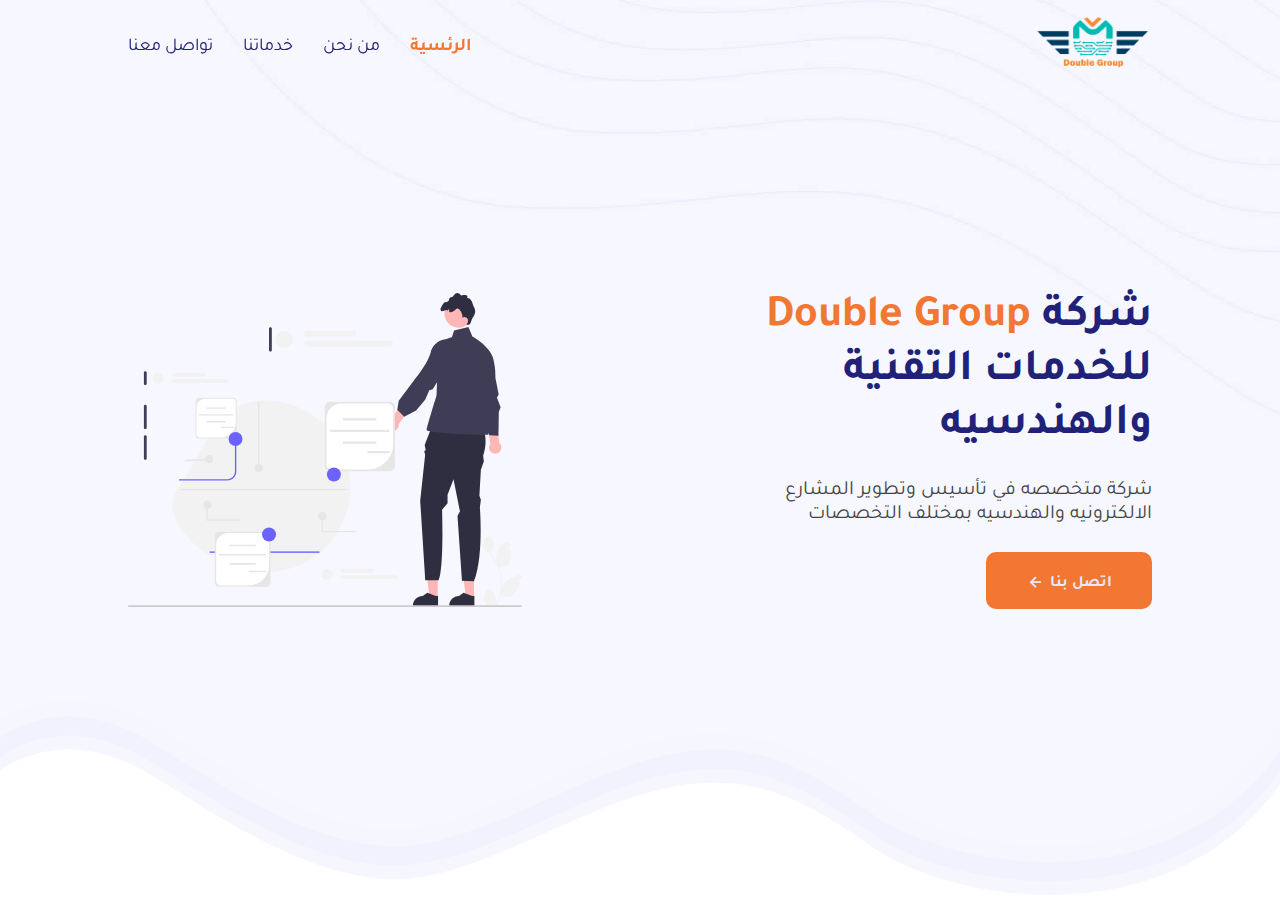
==== index.html @ 1c571b7d "update" ====
<!DOCTYPE html>
<html lang="ar">
    <head>
          <!-- meta charset -->
          <meta charset="UTF-8">
          <!-- meta edge -->
          <meta http-equiv="X-UA-Compatible" content="IE=edge">
          <!-- meta viewport -->
          <meta name="viewport" content="width=device-width, initial-scale=1.0">
          <!-- the title -->
          <title>Double Group</title>
          <!-- meta description -->
          <meta name="description" content="A software company specializing in technical and engineering solutions by combining its specialties">
          <!-- meta keywords -->
          <meta name="keywords" content=" Web Design, Marketing , Social Media , Engineering , Digital Solutions">
                  
          <meta name="og:title" property="og:title" content="M Double Group - SoftWare Company" />
          <meta name="og:description" property="og:description" content="A software company specializing in technical and engineering solutions by combining its specialties" />
          <meta name="og:image" property="og:image" content="https://i.im.ge/2022/08/07/FRJ8jW.logooo-1.png" />
          
          <!-- custom css file -->
          <link rel="stylesheet" href="css/aos.css">
          <link rel="shortcut icon" type="image/x-icon" href="img/logo/logo(1).png" />
          <!-- box icons  -->
          <link rel="stylesheet"
          href="https://unpkg.com/boxicons@latest/css/boxicons.min.css">
          <!-- the own style -->
          <link rel="stylesheet" href="css/main.css">


    </head>
    <body dir="rtl" lang="ar">

        <!-- start header section -->
        <header class="header">
            <div class="container">
                <div class="row justify-content-between align-items-center">
                    <div class="header__logo">
                        <img src="img/logo/logo(1).png" alt="Main Logo">
                    </div>
                    <nav>
                        <ul class="header__navLinks">
                            <li class="header__navLinks--item active">الرئسية</li>
                            <li class="header__navLinks--item">من نحن</li>
                            <li class="header__navLinks--item">خدماتنا</li>
                            <li class="header__navLinks--item">تواصل معنا</li>
                        </ul>
                    </nav>
                </div><!-- ./row -->
            </div><!--./container  -->
        </header><!-- ./header section -->


        <main class="mainSection">
            <div class="container">
                <div class="row justify-content-between align-items-center ">
                    <div class="box mainSection__info">
                        <h1 class="mainSection__info--title">
                            شركة 
                            <span class="active">Double Group</span>
                             للخدمات التقنية والهندسيه
                        </h1>
                        <p class="mainSection__info--desc">
                            شركة متخصصه في تأسيس وتطوير المشارع الالكترونيه والهندسيه بمختلف التخصصات
                        </p>

                        <button class="btn">
                            اتصل بنا
                            <i class='bx bx-left-arrow-alt'></i>
                        </button>
                    </div>

                    <div class="box mainSection__img">
                        <img src="img/bg-img/undraw_visionary_technology_re_jfp7.svg" alt="">
                    </div>

                </div>
            </div><!-- ./container -->
        </main><!--./  -->
        



        <!-- js files -->
        <script src="js/aos.js"></script> 
        <script src="js/script.js"></script>
    </body>
</html>
---- css/main.css ----
@import url("https://fonts.googleapis.com/css2?family=Montserrat:wght@200;400;500;600&family=Poppins:wght@100;200;400;600&family=Tajawal:wght@400;700;900&display=swap");
* {
  padding: 0;
  margin: 0;
  -webkit-box-sizing: border-box;
          box-sizing: border-box;
}

body {
  position: relative;
  font-family: "Montserrat", sans-serif;
  font-family: "Poppins", sans-serif;
  font-family: "Tajawal", sans-serif;
  background-color: #FFFFFF;
  overflow-x: hidden;
}

html {
  scroll-behavior: smooth;
}

html::-moz-selection {
  color: #E6E7FF;
  background: #5559CE;
}

html::selection {
  color: #E6E7FF;
  background: #5559CE;
}

ul {
  list-style: none;
  margin: 0;
  padding: 0;
}

a {
  text-decoration: none;
  text-transform: uppercase;
  font-size: 16px;
  color: #1F2278;
}

p {
  font-size: 14px;
  color: #444444;
  text-transform: capitalize;
}

.row, .header__navLinks {
  width: 100%;
  height: 100%;
  display: -webkit-box;
  display: -ms-flexbox;
  display: flex;
  -ms-flex-wrap: wrap;
      flex-wrap: wrap;
}

.justify-content-between {
  -webkit-box-pack: justify;
      -ms-flex-pack: justify;
          justify-content: space-between;
}

.align-items-center {
  -webkit-box-align: center;
      -ms-flex-align: center;
          align-items: center;
}

.column-gap {
  -webkit-column-gap: 20px;
          column-gap: 20px;
}

.row-gap {
  row-gap: 20px;
}

.container {
  display: block;
  width: 80%;
  height: 100%;
  margin: auto;
}

.box {
  width: calc((100% / 2) - 20px);
}

.active {
  color: #f17732 !important;
  font-weight: bold;
}

.btn {
  all: unset;
  padding: 15px 40px;
  border-radius: 10px;
  background-color: #f17732;
  color: #E6E7FF;
  font-weight: bold;
  text-transform: capitalize;
  cursor: pointer;
  -webkit-transition: opacity 200ms ease-in-out;
  transition: opacity 200ms ease-in-out;
}

.btn:hover {
  opacity: .8;
}

.header {
  position: fixed;
  top: 0;
  left: 0;
  width: 100%;
  z-index: 999;
}

.header__logo {
  width: 120px;
  cursor: pointer;
}

.header__logo img {
  width: 100%;
  -o-object-fit: cover;
     object-fit: cover;
  -webkit-user-drag: none;
}

.header__navLinks {
  -webkit-column-gap: 30px;
          column-gap: 30px;
}

.header__navLinks--item {
  font-size: 18px;
  color: #1F2278;
  text-transform: uppercase;
  cursor: pointer;
  -webkit-transition: color 200ms ease-in-out;
  transition: color 200ms ease-in-out;
}

.header__navLinks--item:hover {
  color: #f17732;
}

.mainSection {
  width: 100%;
  height: 100vh;
  position: relative;
  z-index: 1;
  background: url("../../../img/bg-img/main-bg.jpg") no-repeat;
  background-position: center;
  background-size: cover;
}

.mainSection::after {
  content: '';
  width: 100%;
  height: 100%;
  position: absolute;
  left: 0;
  bottom: 0;
  background: url("../../../img/bg-img/shape.png") no-repeat;
  background-position: center;
  background-size: cover;
  background-position: 0 100%;
  background-size: 100%;
  z-index: -1;
}

.mainSection__info {
  padding-left: 20px;
}

.mainSection__info--title {
  font-size: 45px;
  color: #1F2278;
}

.mainSection__info--desc {
  margin: 25px 0px;
  padding-left: 100px;
  font-size: 20px;
}

.mainSection__info .btn i {
  font-size: 20px;
  -webkit-transform: translateY(5px);
          transform: translateY(5px);
}

.mainSection__img img {
  display: block;
  width: 80%;
  margin-right: auto;
}
/*# sourceMappingURL=main.css.map */
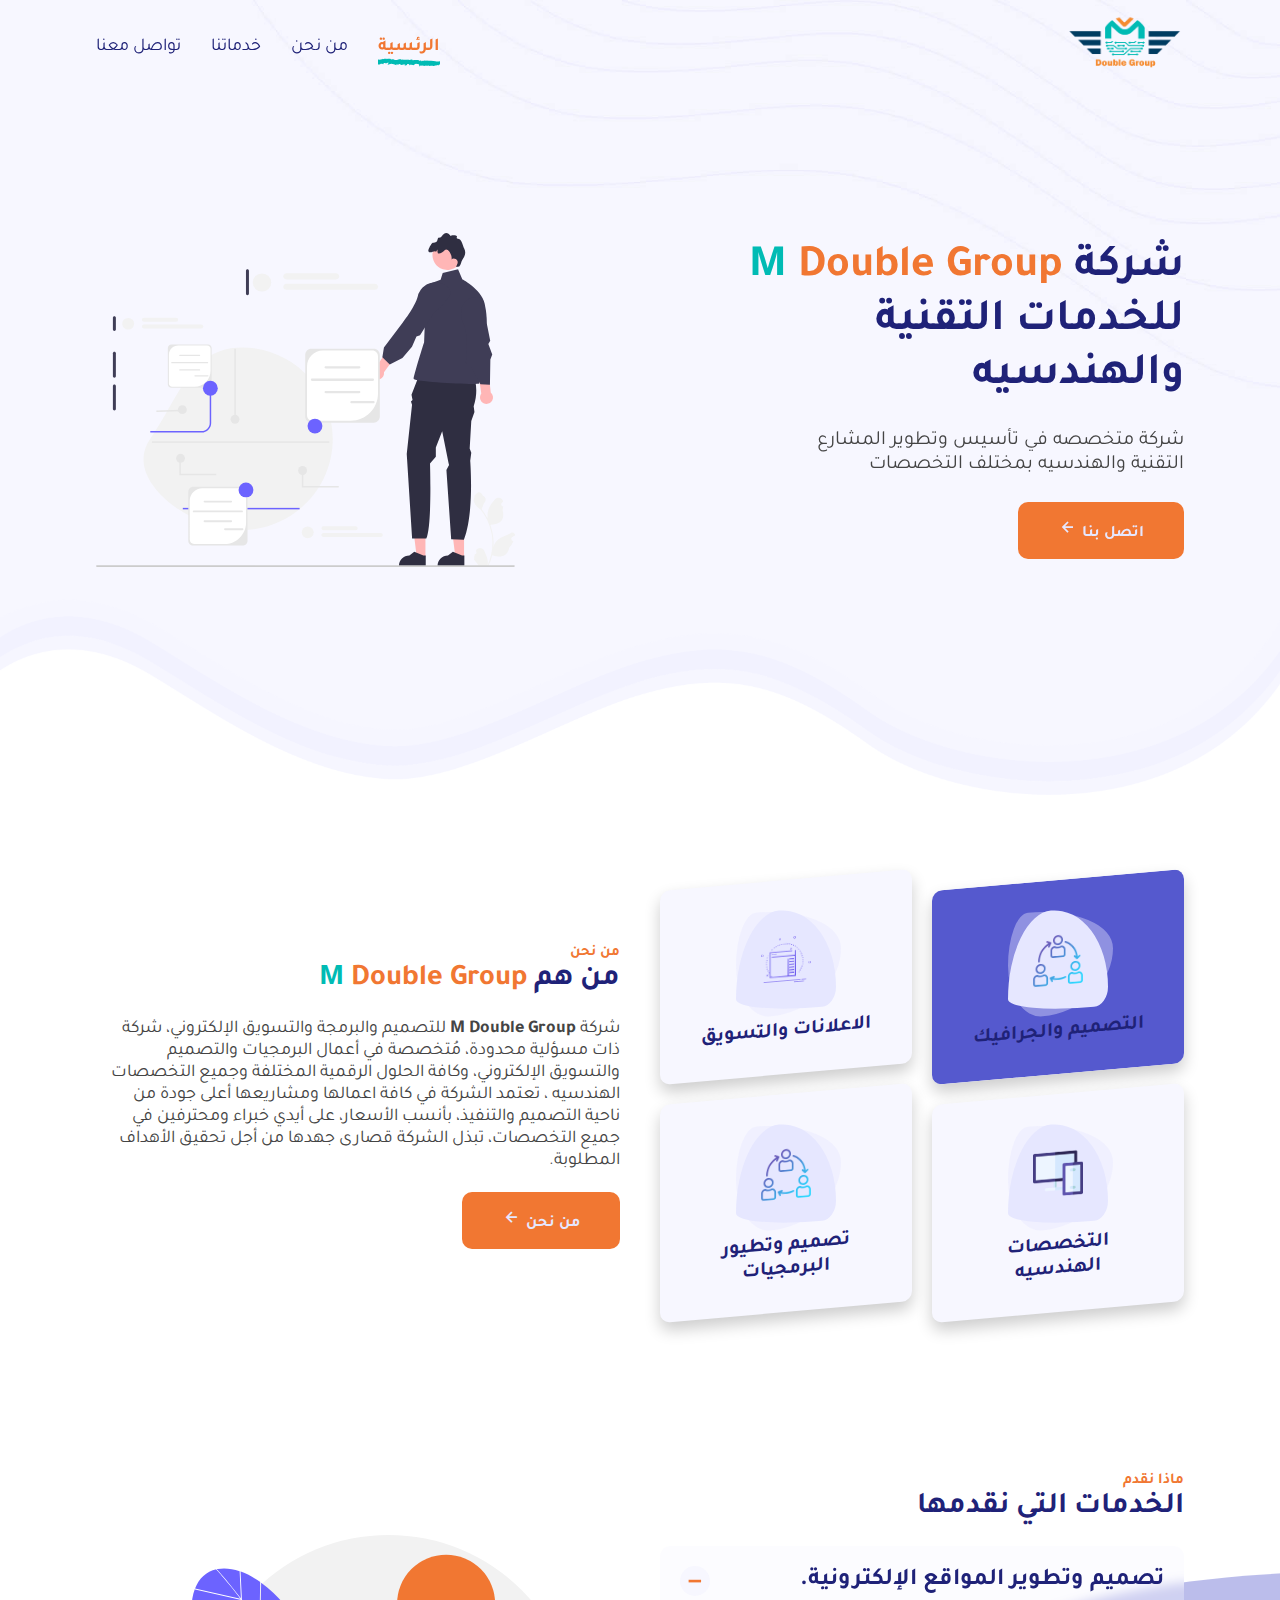
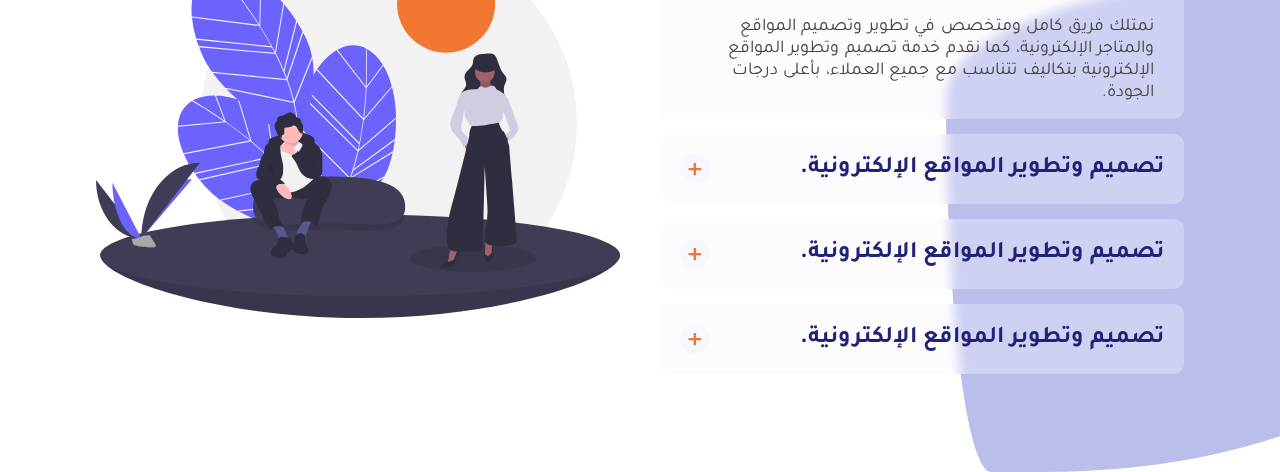
==== commit 7ee734a4: "new apdate" ====
--- a/index.html
+++ b/index.html
@@ -46,6 +46,9 @@
                             <li class="header__navLinks--item">تواصل معنا</li>
                         </ul>
                     </nav>
+                    <div class="header__menu">
+                        <i class='bx bx-menu'></i>
+                    </div>
                 </div><!-- ./row -->
             </div><!--./container  -->
         </header><!-- ./header section -->
@@ -54,14 +57,21 @@
         <main class="mainSection">
             <div class="container">
                 <div class="row justify-content-between align-items-center ">
-                    <div class="box mainSection__info">
+                    <div class="box mainSection__info"  data-aos="fade-left"
+                                                        data-aos-anchor="#example-anchor"
+                                                        data-aos-offset="500"
+                                                        data-aos-duration="1000" >
+
                         <h1 class="mainSection__info--title">
                             شركة 
-                            <span class="active">Double Group</span>
+                            <span class="special-title">
+                                <span class="mainLitter">M</span>
+                                Double Group
+                            </span>
                              للخدمات التقنية والهندسيه
                         </h1>
                         <p class="mainSection__info--desc">
-                            شركة متخصصه في تأسيس وتطوير المشارع الالكترونيه والهندسيه بمختلف التخصصات
+                            شركة متخصصه في تأسيس وتطوير المشارع التقنية والهندسيه بمختلف التخصصات
                         </p>
 
                         <button class="btn">
@@ -74,10 +84,137 @@
                         <img src="img/bg-img/undraw_visionary_technology_re_jfp7.svg" alt="">
                     </div>
 
-                </div>
+                </div><!-- ./row -->
             </div><!-- ./container -->
-        </main><!--./  -->
+        </main><!--./mainSection  -->
         
+
+        <section class="about sec-padding">
+             <div class="container">
+                <div class="row justify-content-between align-items-center">
+                    <div class="box">
+                        <div class="about__services">
+                            <div class="about__services--item">
+                                <div>
+                                    <img src="img/servcis-icon/home13_icon3.png" alt="">
+                                </div>
+                                <h2>التصميم والجرافيك</h2>
+                            </div>
+                            <div class="about__services--item">
+                                <div>
+                                    <img src="img/servcis-icon/icon-07.png" alt="">
+                                </div>
+                                <h2>الاعلانات والتسويق</h2>
+                            </div>
+                            <div class="about__services--item">
+                                <div>
+                                    <img src="img/servcis-icon/responsive-retina.png" alt="">
+                                </div>
+                                <h2>التخصصات الهندسيه</h2>
+                            </div>
+                            <div class="about__services--item">
+                                <div>
+                                    <img src="img/servcis-icon/home13_icon3.png" alt="">
+                                </div>
+                                <h2> تصميم وتطيور البرمجيات</h2>
+                            </div>
+                        </div>
+                    </div>
+                    <div class="box">
+                        <div class="about__info">
+                            <h2 data-subTitle="من نحن" class="title">من هم 
+                                <span class="special-title">
+                                    <span class="mainLitter">M</span>
+                                    Double Group
+                                </span>
+                            </h2>
+                            <p class="about__info--desc">
+                                شركة <strong>M Double Group</strong> للتصميم والبرمجة والتسويق الإلكتروني، شركة ذات مسؤلية محدودة، مُتخصصة في أعمال البرمجيات والتصميم والتسويق الإلكتروني، وكافة الحلول الرقمية المختلفة وجميع التخصصات الهندسيه ، تعتمد الشركة في كافة اعمالها ومشاريعها أعلى جودة من ناحية التصميم والتنفيذ، بأنسب الأسعار، على أيدي خبراء ومحترفين في جميع التخصصات، تبذل الشركة قصارى جهدها من أجل تحقيق الأهداف المطلوبة.
+                            </p>
+                            <button class="btn">
+                                من نحن
+                                <i class='bx bx-left-arrow-alt'></i>
+                            </button>
+                        </div>
+                    </div>
+                </div><!-- ./row -->
+             </div><!-- ./container -->
+        </section><!-- ./about -->
+
+
+
+        <section class="services sec-padding">
+            <div class="container">
+                <div class="row justify-content-between align-items-center">
+                    <div class="box">
+                        <div class="services__information">
+                            <h2 data-subTitle="ماذا نقدم" class="title">
+                                الخدمات التي نقدمها
+                            </h2>
+                            <div class="services__information--accordion">
+
+
+                                <div class="services__information--accordion__item">
+                                    <div class="services__information--accordion__item--title accordion-header actives">
+                                        <h2>تصميم وتطوير المواقع الإلكترونية.</h2>
+                                        <i class='bx bx-minus'></i>
+                                    </div>
+                                    <div class="services__information--accordion__item--body accordion-body actives">
+                                        <P>
+                                            نمتلك فريق كامل ومتخصص في تطوير وتصميم المواقع والمتاجر الإلكترونية، كما نقدم خدمة تصميم وتطوير المواقع الإلكترونية بتكاليف تتناسب مع جميع العملاء، بأعلى درجات الجودة.
+                                        </P>
+                                    </div>
+                                </div>
+
+                                <div class="services__information--accordion__item">
+                                    <div class="services__information--accordion__item--title accordion-header">
+                                        <h2>تصميم وتطوير المواقع الإلكترونية.</h2>
+                                        <i class='bx bx-plus'></i>
+                                    </div>
+                                    <div class="services__information--accordion__item--body accordion-body">
+                                        <P>
+                                            نمتلك فريق كامل ومتخصص في تطوير وتصميم المواقع والمتاجر الإلكترونية، كما نقدم خدمة تصميم وتطوير المواقع الإلكترونية بتكاليف تتناسب مع جميع العملاء، بأعلى درجات الجودة.
+                                        </P>
+                                    </div>
+                                </div>
+
+                                <div class="services__information--accordion__item">
+                                    <div class="services__information--accordion__item--title accordion-header">
+                                        <h2>تصميم وتطوير المواقع الإلكترونية.</h2>
+                                        <i class='bx bx-plus'></i>
+                                    </div>
+                                    <div class="services__information--accordion__item--body accordion-body">
+                                        <P>
+                                            نمتلك فريق كامل ومتخصص في تطوير وتصميم المواقع والمتاجر الإلكترونية، كما نقدم خدمة تصميم وتطوير المواقع الإلكترونية بتكاليف تتناسب مع جميع العملاء، بأعلى درجات الجودة.
+                                        </P>
+                                    </div>
+                                </div>
+
+                                <div class="services__information--accordion__item">
+                                    <div class="services__information--accordion__item--title accordion-header">
+                                        <h2>تصميم وتطوير المواقع الإلكترونية.</h2>
+                                        <i class='bx bx-plus'></i>
+                                    </div>
+                                    <div class="services__information--accordion__item--body accordion-body">
+                                        <P>
+                                            نمتلك فريق كامل ومتخصص في تطوير وتصميم المواقع والمتاجر الإلكترونية، كما نقدم خدمة تصميم وتطوير المواقع الإلكترونية بتكاليف تتناسب مع جميع العملاء، بأعلى درجات الجودة.
+                                        </P>
+                                    </div>
+                                </div>
+
+                            </div><!-- ./accordion-wrapper -->
+                        </div>
+                    </div>
+                    <div class="box">
+                        <div class="services__img">
+                            <img src="img/servcis-icon/services-m.svg" alt="services-img">
+                        </div>
+                    </div>
+                </div><!-- ./row -->
+            </div><!-- ./container -->
+        </section><!-- ./services -->
+
+
 
 
 
--- a/css/main.css
+++ b/css/main.css
@@ -48,7 +48,7 @@
   text-transform: capitalize;
 }
 
-.row, .header__navLinks {
+.row, .about__services, .about__services--item > div, .services__information--accordion__item--title, .header__navLinks {
   width: 100%;
   height: 100%;
   display: -webkit-box;
@@ -79,20 +79,70 @@
   row-gap: 20px;
 }
 
+.sec-padding {
+  padding: 80px 0px;
+}
+
 .container {
   display: block;
-  width: 80%;
+  width: 85%;
   height: 100%;
   margin: auto;
 }
 
+@media only screen and (max-width: 575px) {
+  .container {
+    width: 90%;
+  }
+}
+
 .box {
   width: calc((100% / 2) - 20px);
+}
+
+@media only screen and (max-width: 575px) {
+  .box {
+    width: calc((100% / 1) - 0px);
+  }
 }
 
 .active {
   color: #f17732 !important;
   font-weight: bold;
+  position: relative;
+}
+
+.active::after {
+  content: '';
+  position: absolute;
+  left: 0;
+  right: 0;
+  bottom: -10px;
+  height: 0.75rem;
+  background: url("../../../img/svg/line-1.svg") no-repeat;
+  background-position: center;
+  background-size: cover;
+}
+
+.special-title {
+  color: #f17732;
+}
+
+.special-title .mainLitter {
+  color: #00BBB4;
+}
+
+.title {
+  font-size: 30px;
+  font-weight: bold;
+  color: #1F2278;
+}
+
+.title::before {
+  content: attr(data-subTitle);
+  font-size: 15px;
+  display: block;
+  color: #f17732;
 }
 
 .btn {
@@ -108,56 +158,99 @@
   transition: opacity 200ms ease-in-out;
 }
 
+@media only screen and (max-width: 757px) {
+  .btn {
+    padding: 10px 20px;
+  }
+}
+
 .btn:hover {
   opacity: .8;
 }
 
-.header {
-  position: fixed;
-  top: 0;
-  left: 0;
-  width: 100%;
-  z-index: 999;
-}
-
-.header__logo {
-  width: 120px;
-  cursor: pointer;
-}
-
-.header__logo img {
-  width: 100%;
-  -o-object-fit: cover;
-     object-fit: cover;
-  -webkit-user-drag: none;
-}
-
-.header__navLinks {
-  -webkit-column-gap: 30px;
-          column-gap: 30px;
-}
-
-.header__navLinks--item {
-  font-size: 18px;
-  color: #1F2278;
-  text-transform: uppercase;
-  cursor: pointer;
-  -webkit-transition: color 200ms ease-in-out;
-  transition: color 200ms ease-in-out;
-}
-
-.header__navLinks--item:hover {
-  color: #f17732;
+.btn i {
+  font-size: 20px;
+  -webkit-animation: infinity-x-icon 2s ease-in-out infinite;
+  animation: infinity-x-icon 2s ease-in-out infinite;
+}
+
+.btn i -webkit-keyframes infinity-x-icon 50% {
+  -webkit-transform: translateX(0px) translateY(5px);
+          transform: translateX(0px) translateY(5px);
+}
+
+.btn i -webkit-keyframes infinity-x-icon 0%, .btn i -webkit-keyframes infinity-x-icon 100% {
+  -webkit-transform: translateX(-15px) translateY(5px);
+          transform: translateX(-15px) translateY(5px);
+}
+
+.btn i -moz-keyframes infinity-x-icon 50% {
+  -webkit-transform: translateX(0px) translateY(5px);
+          transform: translateX(0px) translateY(5px);
+}
+
+.btn i -moz-keyframes infinity-x-icon 0%, .btn i -moz-keyframes infinity-x-icon 100% {
+  -webkit-transform: translateX(-15px) translateY(5px);
+          transform: translateX(-15px) translateY(5px);
+}
+
+.btn i -o-keyframes infinity-x-icon 50% {
+  -webkit-transform: translateX(0px) translateY(5px);
+          transform: translateX(0px) translateY(5px);
+}
+
+.btn i -o-keyframes infinity-x-icon 0%, .btn i -o-keyframes infinity-x-icon 100% {
+  -webkit-transform: translateX(-15px) translateY(5px);
+          transform: translateX(-15px) translateY(5px);
+}
+
+@-webkit-keyframes infinity-x-icon {
+  50% {
+    -webkit-transform: translateX(0px) translateY(5px);
+            transform: translateX(0px) translateY(5px);
+  }
+  0%, 100% {
+    -webkit-transform: translateX(-15px) translateY(5px);
+            transform: translateX(-15px) translateY(5px);
+  }
+}
+
+@keyframes infinity-x-icon {
+  50% {
+    -webkit-transform: translateX(0px) translateY(5px);
+            transform: translateX(0px) translateY(5px);
+  }
+  0%, 100% {
+    -webkit-transform: translateX(-15px) translateY(5px);
+            transform: translateX(-15px) translateY(5px);
+  }
 }
 
 .mainSection {
   width: 100%;
-  height: 100vh;
+  height: 800px;
   position: relative;
   z-index: 1;
   background: url("../../../img/bg-img/main-bg.jpg") no-repeat;
   background-position: center;
   background-size: cover;
+}
+
+@media only screen and (max-width: 757px) {
+  .mainSection {
+    height: 600px;
+  }
+}
+
+@media only screen and (max-width: 575px) {
+  .mainSection {
+    height: 100vh;
+  }
+  .mainSection .row, .mainSection .about__services, .mainSection .about__services--item > div, .mainSection .services__information--accordion__item--title, .mainSection .header__navLinks {
+    -webkit-box-align: start;
+        -ms-flex-align: start;
+            align-items: flex-start;
+  }
 }
 
 .mainSection::after {
@@ -179,9 +272,29 @@
   padding-left: 20px;
 }
 
+@media only screen and (max-width: 575px) {
+  .mainSection__info {
+    margin-top: 100px;
+    text-align: center;
+  }
+}
+
 .mainSection__info--title {
   font-size: 45px;
+  font-weight: bold;
   color: #1F2278;
+}
+
+@media only screen and (max-width: 757px) {
+  .mainSection__info--title {
+    font-size: 22px;
+  }
+}
+
+@media only screen and (max-width: 575px) {
+  .mainSection__info--title {
+    font-size: 35px;
+  }
 }
 
 .mainSection__info--desc {
@@ -190,15 +303,476 @@
   font-size: 20px;
 }
 
-.mainSection__info .btn i {
-  font-size: 20px;
-  -webkit-transform: translateY(5px);
-          transform: translateY(5px);
+@media only screen and (max-width: 757px) {
+  .mainSection__info--desc {
+    font-size: 15px;
+    padding: 0;
+  }
+}
+
+@media only screen and (max-width: 575px) {
+  .mainSection__info--desc {
+    font-size: 20px;
+  }
+}
+
+.mainSection__img {
+  -webkit-animation: infinity-y-img 2s ease-in-out infinite;
+  animation: infinity-y-img 2s ease-in-out infinite;
+}
+
+.mainSection__img -webkit-keyframes infinity-y-img 50% {
+  -webkit-transform: translateY(0px);
+          transform: translateY(0px);
+}
+
+.mainSection__img -webkit-keyframes infinity-y-img 0%, .mainSection__img -webkit-keyframes infinity-y-img 100% {
+  -webkit-transform: translateY(15px);
+          transform: translateY(15px);
+}
+
+.mainSection__img -moz-keyframes infinity-y-img 50% {
+  -webkit-transform: translateY(0px);
+          transform: translateY(0px);
+}
+
+.mainSection__img -moz-keyframes infinity-y-img 0%, .mainSection__img -moz-keyframes infinity-y-img 100% {
+  -webkit-transform: translateY(15px);
+          transform: translateY(15px);
+}
+
+.mainSection__img -o-keyframes infinity-y-img 50% {
+  -webkit-transform: translateY(0px);
+          transform: translateY(0px);
+}
+
+.mainSection__img -o-keyframes infinity-y-img 0%, .mainSection__img -o-keyframes infinity-y-img 100% {
+  -webkit-transform: translateY(15px);
+          transform: translateY(15px);
+}
+
+@-webkit-keyframes infinity-y-img {
+  50% {
+    -webkit-transform: translateY(0px);
+            transform: translateY(0px);
+  }
+  0%, 100% {
+    -webkit-transform: translateY(15px);
+            transform: translateY(15px);
+  }
+}
+
+@keyframes infinity-y-img {
+  50% {
+    -webkit-transform: translateY(0px);
+            transform: translateY(0px);
+  }
+  0%, 100% {
+    -webkit-transform: translateY(15px);
+            transform: translateY(15px);
+  }
 }
 
 .mainSection__img img {
   display: block;
-  width: 80%;
+  max-width: 80%;
   margin-right: auto;
 }
+
+@media only screen and (max-width: 757px) {
+  .mainSection__img img {
+    margin: auto;
+  }
+}
+
+.about__services {
+  gap: 20px;
+  -webkit-box-pack: justify;
+      -ms-flex-pack: justify;
+          justify-content: space-between;
+}
+
+.about__services--item {
+  width: calc((100% / 2) - 10px);
+  background-color: #F7F7FF;
+  border-radius: 10px;
+  padding: 30px;
+  -webkit-transform: skewY(-5deg);
+          transform: skewY(-5deg);
+  text-align: center;
+  position: relative;
+  overflow: hidden;
+  -webkit-box-shadow: 0rem 0.5rem 1rem rgba(0, 0, 0, 0.2);
+          box-shadow: 0rem 0.5rem 1rem rgba(0, 0, 0, 0.2);
+}
+
+@media only screen and (max-width: 757px) {
+  .about__services--item {
+    width: calc((100% / 1) - 0px);
+  }
+}
+
+.about__services--item::after {
+  content: '';
+  position: absolute;
+  top: 0;
+  left: 100%;
+  width: 100%;
+  height: 100%;
+  background-color: #5559CE;
+  z-index: -2;
+  -webkit-transition: left 300ms cubic-bezier(0.55, 0.085, 0.68, 0.53);
+  transition: left 300ms cubic-bezier(0.55, 0.085, 0.68, 0.53);
+}
+
+.about__services--item:first-child::after {
+  left: 0;
+}
+
+.about__services--item:hover::after {
+  left: 0;
+}
+
+.about__services--item > div {
+  width: 100px;
+  height: 100px;
+  margin: auto;
+  border-radius: 43% 57% 14% 86% / 85% 81% 19% 15%;
+  background-color: #E6E7FF;
+  position: relative;
+  -webkit-box-pack: center;
+      -ms-flex-pack: center;
+          justify-content: center;
+  -webkit-box-align: center;
+      -ms-flex-align: center;
+          align-items: center;
+}
+
+.about__services--item > div::before {
+  content: '';
+  position: absolute;
+  top: 0;
+  left: 0;
+  width: 105%;
+  height: 105%;
+  background-color: #E6E7FF;
+  border-radius: 19% 81% 67% 33% / 49% 41% 59% 51%;
+  z-index: -1;
+  opacity: .4;
+}
+
+.about__services--item > div img {
+  width: 50px;
+}
+
+.about__services--item h2 {
+  margin-top: 10px;
+  font-size: 20px;
+  color: #1F2278;
+}
+
+.about__info--desc {
+  font-size: 18px;
+  margin: 20px 0px;
+}
+
+.services__information {
+  position: relative;
+}
+
+.services__information::before {
+  content: '';
+  position: absolute;
+  top: 20%;
+  right: -50%;
+  width: 500px;
+  height: 500px;
+  background-color: #5559CE;
+  border-radius: 79% 21% 80% 9% / 25% 62% 38% 75%;
+  z-index: -1;
+  opacity: .4;
+  -webkit-animation: border-rotate 5s ease-in-out infinite;
+  animation: border-rotate 5s ease-in-out infinite;
+}
+
+.services__information::before -webkit-keyframes border-rotate 0% {
+  border-radius: 79% 21% 80% 9% / 25% 62% 38% 75%;
+}
+
+.services__information::before -webkit-keyframes border-rotate 40% {
+  border-radius: 25% 75% 25% 75% / 75% 25% 75% 25%;
+}
+
+.services__information::before -webkit-keyframes border-rotate 70% {
+  border-radius: 81% 19% 86% 14% / 19% 85% 15% 81%;
+}
+
+.services__information::before -webkit-keyframes border-rotate 100% {
+  border-radius: 79% 21% 80% 9% / 25% 62% 38% 75%;
+}
+
+.services__information::before -moz-keyframes border-rotate 0% {
+  border-radius: 79% 21% 80% 9% / 25% 62% 38% 75%;
+}
+
+.services__information::before -moz-keyframes border-rotate 40% {
+  border-radius: 25% 75% 25% 75% / 75% 25% 75% 25%;
+}
+
+.services__information::before -moz-keyframes border-rotate 70% {
+  border-radius: 81% 19% 86% 14% / 19% 85% 15% 81%;
+}
+
+.services__information::before -moz-keyframes border-rotate 100% {
+  border-radius: 79% 21% 80% 9% / 25% 62% 38% 75%;
+}
+
+.services__information::before -o-keyframes border-rotate 0% {
+  border-radius: 79% 21% 80% 9% / 25% 62% 38% 75%;
+}
+
+.services__information::before -o-keyframes border-rotate 40% {
+  border-radius: 25% 75% 25% 75% / 75% 25% 75% 25%;
+}
+
+.services__information::before -o-keyframes border-rotate 70% {
+  border-radius: 81% 19% 86% 14% / 19% 85% 15% 81%;
+}
+
+.services__information::before -o-keyframes border-rotate 100% {
+  border-radius: 79% 21% 80% 9% / 25% 62% 38% 75%;
+}
+
+@-webkit-keyframes border-rotate {
+  0% {
+    border-radius: 79% 21% 80% 9% / 25% 62% 38% 75%;
+  }
+  40% {
+    border-radius: 25% 75% 25% 75% / 75% 25% 75% 25%;
+  }
+  70% {
+    border-radius: 81% 19% 86% 14% / 19% 85% 15% 81%;
+  }
+  100% {
+    border-radius: 79% 21% 80% 9% / 25% 62% 38% 75%;
+  }
+}
+
+@keyframes border-rotate {
+  0% {
+    border-radius: 79% 21% 80% 9% / 25% 62% 38% 75%;
+  }
+  40% {
+    border-radius: 25% 75% 25% 75% / 75% 25% 75% 25%;
+  }
+  70% {
+    border-radius: 81% 19% 86% 14% / 19% 85% 15% 81%;
+  }
+  100% {
+    border-radius: 79% 21% 80% 9% / 25% 62% 38% 75%;
+  }
+}
+
+.services__information--accordion {
+  margin-top: 20px;
+}
+
+.services__information--accordion__item {
+  /* From https://css.glass */
+  background: rgba(247, 247, 255, 0.35);
+  border-radius: 10px;
+  backdrop-filter: blur(5.5px);
+  -webkit-backdrop-filter: blur(5.5px);
+  margin-bottom: 15px;
+}
+
+.services__information--accordion__item--title {
+  -ms-flex-wrap: nowrap;
+      flex-wrap: nowrap;
+  cursor: pointer;
+  -webkit-box-pack: justify;
+      -ms-flex-pack: justify;
+          justify-content: space-between;
+  -webkit-box-align: center;
+      -ms-flex-align: center;
+          align-items: center;
+  padding: 20px;
+  -webkit-user-select: none;
+     -moz-user-select: none;
+      -ms-user-select: none;
+          user-select: none;
+}
+
+.services__information--accordion__item--title h2 {
+  color: #1F2278;
+  max-width: 95%;
+}
+
+.services__information--accordion__item--title i {
+  background-color: #F7F7FF;
+  padding: 5px;
+  font-size: 20px;
+  font-weight: bold;
+  border-radius: 50px;
+  color: #f17732;
+}
+
+.services__information--accordion__item--body {
+  height: 0;
+  overflow: hidden;
+  -webkit-transition: .3s linear;
+  transition: .3s linear;
+  padding: 0 30px;
+}
+
+.services__information--accordion__item--body.actives {
+  height: -webkit-fit-content;
+  height: -moz-fit-content;
+  height: fit-content;
+  padding-bottom: 15px;
+}
+
+.services__information--accordion__item--body p {
+  font-size: 18px;
+  word-spacing: 1.5px;
+}
+
+.services__img {
+  -webkit-animation: infinity-y-img 2s ease-in-out infinite;
+  animation: infinity-y-img 2s ease-in-out infinite;
+}
+
+.services__img -webkit-keyframes infinity-y-img 50% {
+  -webkit-transform: translateY(0px);
+          transform: translateY(0px);
+}
+
+.services__img -webkit-keyframes infinity-y-img 0%, .services__img -webkit-keyframes infinity-y-img 100% {
+  -webkit-transform: translateY(15px);
+          transform: translateY(15px);
+}
+
+.services__img -moz-keyframes infinity-y-img 50% {
+  -webkit-transform: translateY(0px);
+          transform: translateY(0px);
+}
+
+.services__img -moz-keyframes infinity-y-img 0%, .services__img -moz-keyframes infinity-y-img 100% {
+  -webkit-transform: translateY(15px);
+          transform: translateY(15px);
+}
+
+.services__img -o-keyframes infinity-y-img 50% {
+  -webkit-transform: translateY(0px);
+          transform: translateY(0px);
+}
+
+.services__img -o-keyframes infinity-y-img 0%, .services__img -o-keyframes infinity-y-img 100% {
+  -webkit-transform: translateY(15px);
+          transform: translateY(15px);
+}
+
+@keyframes infinity-y-img {
+  50% {
+    -webkit-transform: translateY(0px);
+            transform: translateY(0px);
+  }
+  0%, 100% {
+    -webkit-transform: translateY(15px);
+            transform: translateY(15px);
+  }
+}
+
+.services__img img {
+  width: 100%;
+}
+
+.header {
+  position: fixed;
+  top: 0;
+  left: 0;
+  width: 100%;
+  z-index: 999;
+  -webkit-transition: padding 300ms ease-in-out;
+  transition: padding 300ms ease-in-out;
+}
+
+.header__logo {
+  width: 120px;
+  cursor: pointer;
+}
+
+.header__logo img {
+  width: 100%;
+  -o-object-fit: cover;
+     object-fit: cover;
+  -webkit-user-drag: none;
+}
+
+.header__navLinks {
+  -webkit-column-gap: 30px;
+          column-gap: 30px;
+  -webkit-transition: 300ms ease-in-out;
+  transition: 300ms ease-in-out;
+}
+
+@media only screen and (max-width: 575px) {
+  .header__navLinks {
+    -webkit-box-orient: vertical;
+    -webkit-box-direction: normal;
+        -ms-flex-direction: column;
+            flex-direction: column;
+    position: fixed;
+    top: 93px;
+    left: 0;
+    width: 100%;
+    background-color: #F7F7FF;
+    -webkit-column-gap: 0px;
+            column-gap: 0px;
+    row-gap: 30px;
+    overflow: hidden;
+    height: 0px;
+    padding: 0;
+  }
+  .header__navLinks.active {
+    height: -webkit-fit-content;
+    height: -moz-fit-content;
+    height: fit-content;
+    padding: 50px 25px;
+  }
+}
+
+.header__navLinks--item {
+  font-size: 18px;
+  width: -webkit-fit-content;
+  width: -moz-fit-content;
+  width: fit-content;
+  color: #1F2278;
+  text-transform: uppercase;
+  cursor: pointer;
+  -webkit-transition: color 200ms ease-in-out;
+  transition: color 200ms ease-in-out;
+}
+
+.header__navLinks--item:hover {
+  color: #f17732;
+}
+
+.header__menu {
+  width: 40px;
+  height: 40px;
+  cursor: pointer;
+  display: none;
+}
+
+@media only screen and (max-width: 575px) {
+  .header__menu {
+    display: block;
+  }
+}
+
+.header__menu i {
+  font-size: 40px;
+  color: #00BBB4;
+}
 /*# sourceMappingURL=main.css.map */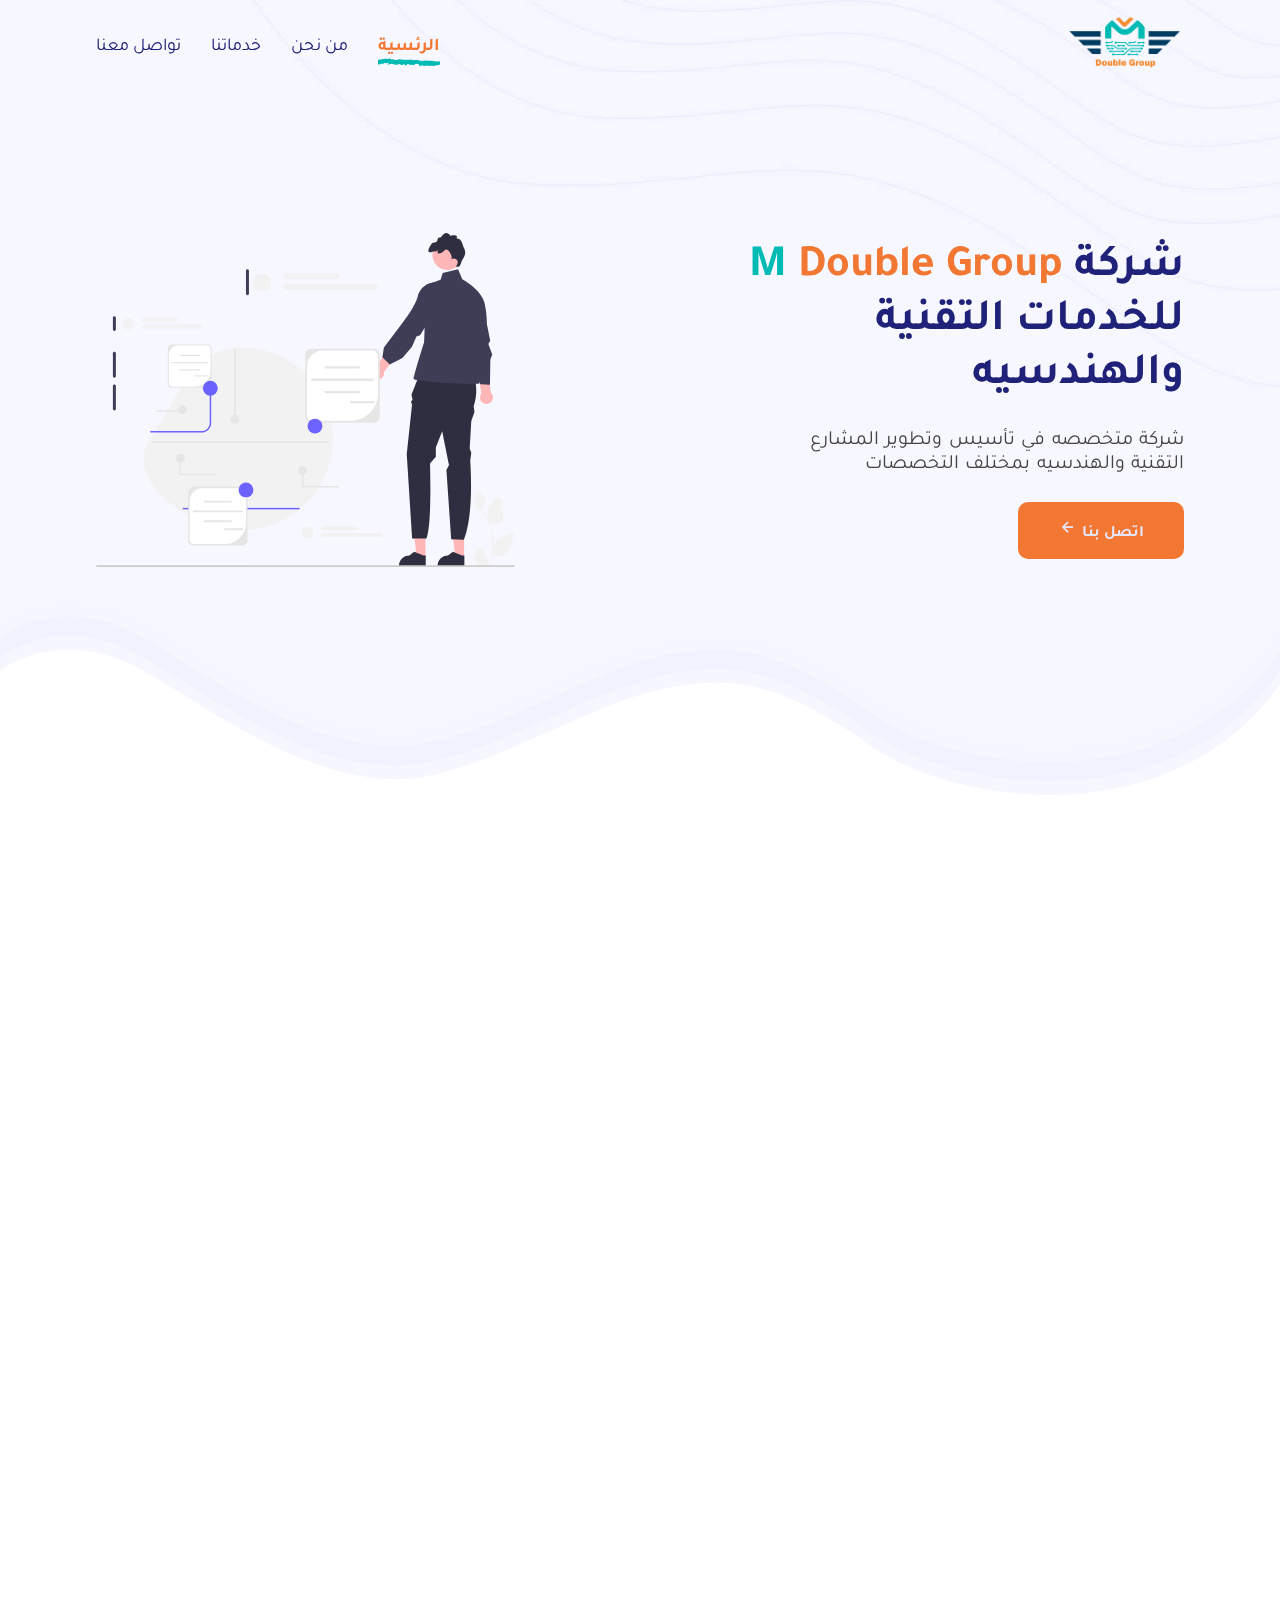
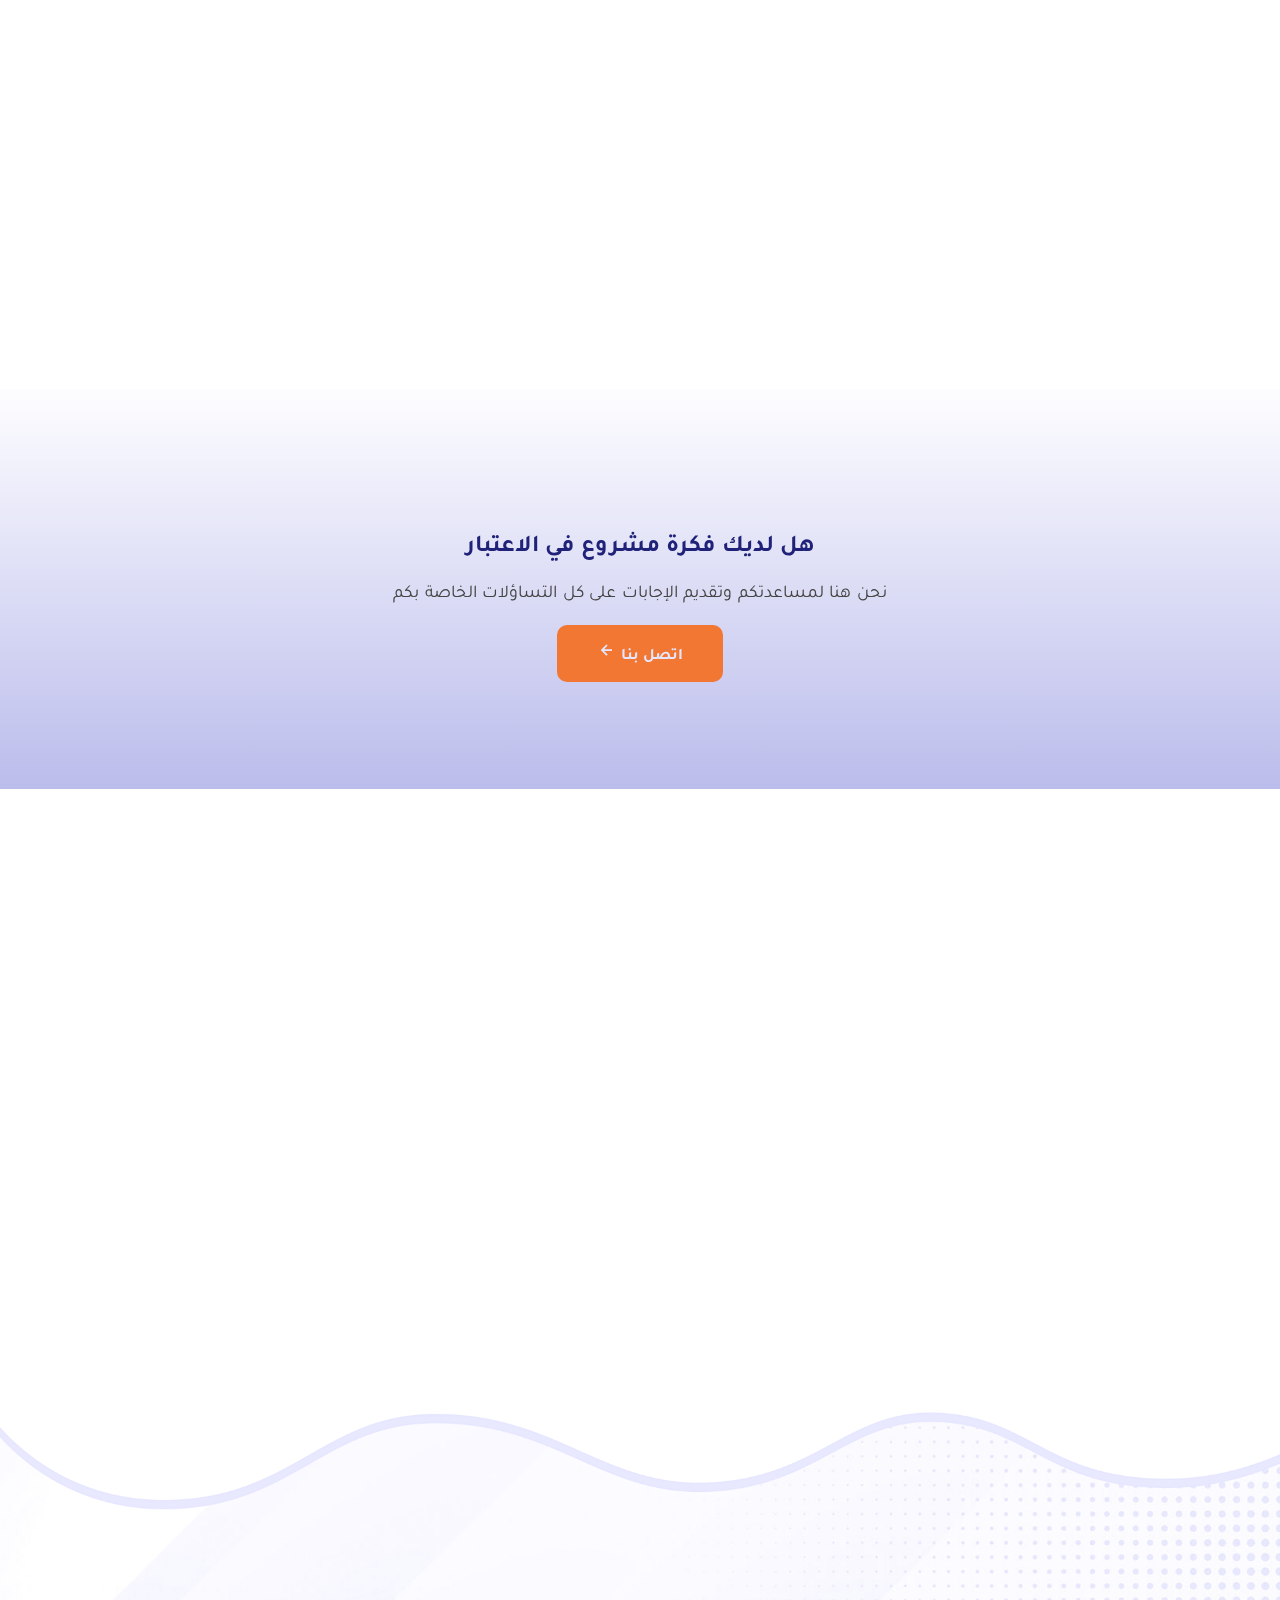
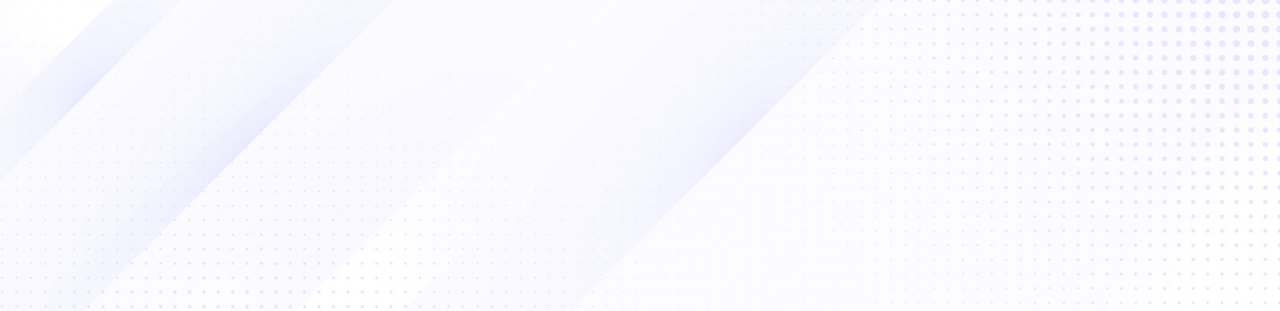
==== commit 2eb0cbc2: "go live" ====
--- a/index.html
+++ b/index.html
@@ -19,6 +19,11 @@
           <meta name="og:image" property="og:image" content="https://i.im.ge/2022/08/07/FRJ8jW.logooo-1.png" />
           
           <!-- custom css file -->
+          <!-- Link Swiper's CSS -->
+           <link
+            rel="stylesheet"
+            href="https://cdn.jsdelivr.net/npm/swiper/swiper-bundle.min.css"
+           />
           <link rel="stylesheet" href="css/aos.css">
           <link rel="shortcut icon" type="image/x-icon" href="img/logo/logo(1).png" />
           <!-- box icons  -->
@@ -26,7 +31,6 @@
           href="https://unpkg.com/boxicons@latest/css/boxicons.min.css">
           <!-- the own style -->
           <link rel="stylesheet" href="css/main.css">
-
 
     </head>
     <body dir="rtl" lang="ar">
@@ -89,7 +93,8 @@
         </main><!--./mainSection  -->
         
 
-        <section class="about sec-padding">
+        <section class="about sec-padding " data-aos="fade-up"
+        data-aos-duration="2000">
              <div class="container">
                 <div class="row justify-content-between align-items-center">
                     <div class="box">
@@ -143,7 +148,8 @@
 
 
 
-        <section class="services sec-padding">
+        <section class="services sec-padding" data-aos="fade-up"
+        data-aos-duration="2000">
             <div class="container">
                 <div class="row justify-content-between align-items-center">
                     <div class="box">
@@ -215,11 +221,112 @@
         </section><!-- ./services -->
 
 
-
+        <section class="banner sec-padding ">
+            <div class="container">
+                <img src="" alt="">
+                <div class="row justify-content-center align-items-center">
+
+                    <div class="banner__content">
+                        <h2>
+                            هل لديك فكرة مشروع في الاعتبار
+                        </h2>
+                        <p>
+                            نحن هنا لمساعدتكم وتقديم الإجابات على
+                            كل التساؤلات الخاصة بكم 
+                        </p>
+                        <button class="btn">
+                            اتصل بنا
+                            <i class='bx bx-left-arrow-alt'></i>
+                        </button>
+                    </div><!-- ./banner__content -->
+
+                </div><!-- ./row -->
+            </div><!-- ./container -->
+        </section><!-- .banner -->
+
+
+        <section class="testimonial sec-padding" data-aos="fade-up"
+        data-aos-duration="2000">
+            <div class="container">
+                <div class="row justify-content-between align-items-center">
+                    <div class="box">
+                        <div class="testimonial__img">
+                            <img src="img/bg-img/testimonial.png" alt="testimonial img">
+                            <ul>
+                                <li><img src="img/servcis-icon/client.jpg" alt="client img"></li>
+                                <li><img src="img/servcis-icon/client.jpg" alt="client img"></li>
+                                <li><img src="img/servcis-icon/client.jpg" alt="client img"></li>
+                                <li><img src="img/servcis-icon/client.jpg" alt="client img"></li>
+                                <li><img src="img/servcis-icon/client.jpg" alt="client img"></li>
+                                <li><img src="img/servcis-icon/client.jpg" alt="client img"></li>
+                            </ul>
+                        </div>
+                    </div>
+                    <div class="box">
+                        <div class="testimonial__client">
+                            <h2 data-subTitle="آراء العملاء" class="title">
+                                ماذا يقول عملاؤنا 
+                            </h2>
+                            <div class="swiper mySwiper">
+                                <div class="swiper-wrapper">
+
+                                
+                                  <div class="swiper-slide">
+                                    <div class="item">
+                                       <p>
+                                            قريبا
+                                       </p>
+                                        <div class="row justify-content-between align-items-center">
+                                            <div class="item-info">
+                                                <h3>عبدالرحمن</h3>
+                                                <span>عميل</span>
+                                            </div>
+                                            <i class='bx bxs-quote-alt-right'></i>
+                                        </div>
+                                    </div>
+                                  </div>
+
+                                  <div class="swiper-slide">
+                                    <div class="item">
+                                        <p>
+                                            قريبا
+                                       </p>
+                                        <div class="row justify-content-between align-items-center">
+                                            <div class="item-info">
+                                                <h3>عبدالرحمن</h3>
+                                                <span>عميل</span>
+                                            </div>
+                                            <i class='bx bxs-quote-alt-right'></i>
+                                        </div>
+                                    </div>
+                                  </div>
+
+
+                                </div><!-- ./swiper wrapper -->
+                                <div class="swiper-button-next btn-control"></div>
+                                <div class="swiper-button-prev btn-control"></div>
+                            </div><!-- ./slider -->
+
+                        </div>
+                    </div>
+                </div><!-- ./row -->
+            </div><!-- ./container -->
+        </section><!-- ./testimonal -->
+
+
+        <footer class="footer sec-padding" >
+            <div class="container">
+                <div class="row">
+
+                </div><!-- ./row -->
+            </div><!-- ./container -->
+        </footer><!-- ./footer -->
 
 
         <!-- js files -->
-        <script src="js/aos.js"></script> 
+         <!-- Swiper JS -->
+         <script src="https://cdn.jsdelivr.net/npm/swiper/swiper-bundle.min.js"></script>
+         <script src="js/aos.js"></script> 
         <script src="js/script.js"></script>
     </body>
 </html>--- a/css/main.css
+++ b/css/main.css
@@ -43,7 +43,8 @@
 }
 
 p {
-  font-size: 14px;
+  font-size: 18px;
+  word-spacing: 1.5px;
   color: #444444;
   text-transform: capitalize;
 }
@@ -64,6 +65,12 @@
           justify-content: space-between;
 }
 
+.justify-content-center {
+  -webkit-box-pack: center;
+      -ms-flex-pack: center;
+          justify-content: center;
+}
+
 .align-items-center {
   -webkit-box-align: center;
       -ms-flex-align: center;
@@ -81,6 +88,10 @@
 
 .sec-padding {
   padding: 80px 0px;
+}
+
+.sec-margin {
+  margin: 80px 0px;
 }
 
 .container {
@@ -100,7 +111,7 @@
   width: calc((100% / 2) - 20px);
 }
 
-@media only screen and (max-width: 575px) {
+@media only screen and (max-width: 757px) {
   .box {
     width: calc((100% / 1) - 0px);
   }
@@ -224,6 +235,43 @@
     -webkit-transform: translateX(-15px) translateY(5px);
             transform: translateX(-15px) translateY(5px);
   }
+}
+
+.banner {
+  width: 100%;
+  height: 400px;
+  background: url("../../../img/bg-img/footer.d025f458.jpg") no-repeat;
+  background-position: center;
+  background-size: cover;
+  background-attachment: fixed;
+  position: relative;
+  z-index: 1;
+}
+
+.banner::before {
+  content: '';
+  position: absolute;
+  top: 0;
+  left: 0;
+  width: 100%;
+  height: 100%;
+  opacity: .4;
+  background-color: #5559CE;
+  background-image: linear-gradient(#F7F7FF 10px, #5559CE);
+  z-index: -1;
+}
+
+.banner__content {
+  text-align: center;
+  padding: 10px;
+}
+
+.banner__content h2 {
+  color: #1F2278;
+}
+
+.banner__content p {
+  margin: 20px 0px;
 }
 
 .mainSection {
@@ -471,9 +519,17 @@
   color: #1F2278;
 }
 
+.about__info {
+  margin-top: 20px;
+}
+
 .about__info--desc {
   font-size: 18px;
   margin: 20px 0px;
+}
+
+.services {
+  padding-top: 0px;
 }
 
 .services__information {
@@ -485,92 +541,7 @@
   position: absolute;
   top: 20%;
   right: -50%;
-  width: 500px;
-  height: 500px;
-  background-color: #5559CE;
-  border-radius: 79% 21% 80% 9% / 25% 62% 38% 75%;
   z-index: -1;
-  opacity: .4;
-  -webkit-animation: border-rotate 5s ease-in-out infinite;
-  animation: border-rotate 5s ease-in-out infinite;
-}
-
-.services__information::before -webkit-keyframes border-rotate 0% {
-  border-radius: 79% 21% 80% 9% / 25% 62% 38% 75%;
-}
-
-.services__information::before -webkit-keyframes border-rotate 40% {
-  border-radius: 25% 75% 25% 75% / 75% 25% 75% 25%;
-}
-
-.services__information::before -webkit-keyframes border-rotate 70% {
-  border-radius: 81% 19% 86% 14% / 19% 85% 15% 81%;
-}
-
-.services__information::before -webkit-keyframes border-rotate 100% {
-  border-radius: 79% 21% 80% 9% / 25% 62% 38% 75%;
-}
-
-.services__information::before -moz-keyframes border-rotate 0% {
-  border-radius: 79% 21% 80% 9% / 25% 62% 38% 75%;
-}
-
-.services__information::before -moz-keyframes border-rotate 40% {
-  border-radius: 25% 75% 25% 75% / 75% 25% 75% 25%;
-}
-
-.services__information::before -moz-keyframes border-rotate 70% {
-  border-radius: 81% 19% 86% 14% / 19% 85% 15% 81%;
-}
-
-.services__information::before -moz-keyframes border-rotate 100% {
-  border-radius: 79% 21% 80% 9% / 25% 62% 38% 75%;
-}
-
-.services__information::before -o-keyframes border-rotate 0% {
-  border-radius: 79% 21% 80% 9% / 25% 62% 38% 75%;
-}
-
-.services__information::before -o-keyframes border-rotate 40% {
-  border-radius: 25% 75% 25% 75% / 75% 25% 75% 25%;
-}
-
-.services__information::before -o-keyframes border-rotate 70% {
-  border-radius: 81% 19% 86% 14% / 19% 85% 15% 81%;
-}
-
-.services__information::before -o-keyframes border-rotate 100% {
-  border-radius: 79% 21% 80% 9% / 25% 62% 38% 75%;
-}
-
-@-webkit-keyframes border-rotate {
-  0% {
-    border-radius: 79% 21% 80% 9% / 25% 62% 38% 75%;
-  }
-  40% {
-    border-radius: 25% 75% 25% 75% / 75% 25% 75% 25%;
-  }
-  70% {
-    border-radius: 81% 19% 86% 14% / 19% 85% 15% 81%;
-  }
-  100% {
-    border-radius: 79% 21% 80% 9% / 25% 62% 38% 75%;
-  }
-}
-
-@keyframes border-rotate {
-  0% {
-    border-radius: 79% 21% 80% 9% / 25% 62% 38% 75%;
-  }
-  40% {
-    border-radius: 25% 75% 25% 75% / 75% 25% 75% 25%;
-  }
-  70% {
-    border-radius: 81% 19% 86% 14% / 19% 85% 15% 81%;
-  }
-  100% {
-    border-radius: 79% 21% 80% 9% / 25% 62% 38% 75%;
-  }
 }
 
 .services__information--accordion {
@@ -581,8 +552,8 @@
   /* From https://css.glass */
   background: rgba(247, 247, 255, 0.35);
   border-radius: 10px;
-  backdrop-filter: blur(5.5px);
-  -webkit-backdrop-filter: blur(5.5px);
+  backdrop-filter: blur(6px);
+  -webkit-backdrop-filter: blur(6px);
   margin-bottom: 15px;
 }
 
@@ -685,6 +656,182 @@
 
 .services__img img {
   width: 100%;
+}
+
+.testimonial__img {
+  position: relative;
+  display: inline-block;
+}
+
+.testimonial__img img {
+  border-style: none;
+  height: auto;
+  max-width: 100%;
+  display: block;
+  vertical-align: baseline;
+  position: relative;
+  margin: auto;
+}
+
+.testimonial__img ul {
+  position: absolute;
+  width: 100%;
+}
+
+.testimonial__img ul li {
+  width: 60px;
+  height: 60px;
+  border-radius: 30px;
+  overflow: hidden;
+  position: absolute;
+  -webkit-box-shadow: 0px 0px 40px #E6E7FF;
+          box-shadow: 0px 0px 40px #E6E7FF;
+}
+
+.testimonial__img ul li img {
+  width: 100%;
+  height: 100%;
+  -o-object-fit: cover;
+     object-fit: cover;
+}
+
+.testimonial__img ul li:first-child {
+  top: -355px;
+  left: 30px;
+}
+
+.testimonial__img ul li:nth-child(2) {
+  top: -450px;
+  left: 50%;
+  -webkit-transform: translateX(-50%);
+          transform: translateX(-50%);
+}
+
+.testimonial__img ul li:nth-child(3) {
+  top: -355px;
+  right: 20px;
+}
+
+.testimonial__img ul li:nth-child(4) {
+  right: 25px;
+  bottom: 105px;
+}
+
+.testimonial__img ul li:nth-child(5) {
+  bottom: 7px;
+  left: 50%;
+  -webkit-transform: translateX(-50%);
+          transform: translateX(-50%);
+}
+
+.testimonial__img ul li:nth-child(6) {
+  left: 30px;
+  bottom: 105px;
+}
+
+@media only screen and (max-width: 575px) {
+  .testimonial__img ul li {
+    width: 45px;
+    height: 45px;
+    border-radius: 22.5px;
+  }
+  .testimonial__img ul li:first-child {
+    top: -273px;
+    left: 26px;
+  }
+  .testimonial__img ul li:nth-child(2) {
+    top: -300px;
+    left: 50%;
+    -webkit-transform: translateX(-50%);
+            transform: translateX(-50%);
+  }
+  .testimonial__img ul li:nth-child(3) {
+    top: -266px;
+    right: 20px;
+  }
+  .testimonial__img ul li:nth-child(4) {
+    right: 19px;
+    bottom: 83px;
+  }
+  .testimonial__img ul li:nth-child(5) {
+    bottom: 7px;
+    left: 50%;
+    -webkit-transform: translateX(-50%);
+            transform: translateX(-50%);
+  }
+  .testimonial__img ul li:nth-child(6) {
+    left: 25px;
+    bottom: 79px;
+  }
+}
+
+.testimonial__client .swiper {
+  width: 100%;
+  height: -webkit-fit-content;
+  height: -moz-fit-content;
+  height: fit-content;
+  margin-top: 20px;
+  padding-bottom: 50px;
+}
+
+.testimonial__client .swiper .swiper-slide {
+  padding: 25px;
+}
+
+.testimonial__client .swiper .swiper-slide .item {
+  width: 100%;
+  height: 100%;
+  background-color: #f17732;
+  border-radius: 30px 0 30px 30px;
+  padding: 50px 30px 30px;
+  -webkit-box-shadow: 0 0 20px rgba(0, 0, 0, 0.2);
+          box-shadow: 0 0 20px rgba(0, 0, 0, 0.2);
+  -webkit-user-select: none;
+     -moz-user-select: none;
+      -ms-user-select: none;
+          user-select: none;
+}
+
+.testimonial__client .swiper .swiper-slide .item p {
+  color: #F7F7FF;
+  margin-bottom: 20px;
+}
+
+.testimonial__client .swiper .swiper-slide .item .row .bx, .testimonial__client .swiper .swiper-slide .item .about__services .bx, .testimonial__client .swiper .swiper-slide .item .about__services--item > div .bx, .testimonial__client .swiper .swiper-slide .item .services__information--accordion__item--title .bx, .testimonial__client .swiper .swiper-slide .item .header__navLinks .bx {
+  font-size: 100px;
+  color: #F9C9AD;
+  opacity: .5;
+}
+
+.testimonial__client .swiper .swiper-slide .item .row .item-info, .testimonial__client .swiper .swiper-slide .item .about__services .item-info, .testimonial__client .swiper .swiper-slide .item .about__services--item > div .item-info, .testimonial__client .swiper .swiper-slide .item .services__information--accordion__item--title .item-info, .testimonial__client .swiper .swiper-slide .item .header__navLinks .item-info {
+  color: #F7F7FF;
+  opacity: .7;
+}
+
+.testimonial__client .swiper .btn-control {
+  width: 40px;
+  height: 40px;
+  background-color: #F9C9AD;
+  color: #f17732;
+  padding: 10px;
+  border-radius: 10px;
+  z-index: 999;
+}
+
+.testimonial__client .swiper .btn-control::after {
+  font-size: 15px;
+  font-weight: bold;
+}
+
+.testimonial__client .swiper-button-next {
+  top: 90%;
+  left: 40px;
+}
+
+.testimonial__client .swiper-button-prev {
+  top: 90%;
+  right: auto;
+  left: 90px;
 }
 
 .header {
@@ -732,7 +879,7 @@
     row-gap: 30px;
     overflow: hidden;
     height: 0px;
-    padding: 0;
+    padding: 0px 25px;
   }
   .header__navLinks.active {
     height: -webkit-fit-content;
@@ -775,4 +922,29 @@
   font-size: 40px;
   color: #00BBB4;
 }
+
+.footer {
+  width: 100%;
+  height: 500px;
+  position: relative;
+  z-index: 1;
+  background: url("../../../img/bg-img/footer.d025f458.jpg") no-repeat;
+  background-position: center;
+  background-size: cover;
+}
+
+.footer::after {
+  content: "";
+  position: absolute;
+  top: 0;
+  left: 0;
+  width: 100%;
+  height: 100%;
+  background: url("../../../img/bg-img/footer-wav.png") no-repeat;
+  background-position: center;
+  background-size: cover;
+  background-size: 100%;
+  z-index: -1;
+  background-position: 0 0;
+}
 /*# sourceMappingURL=main.css.map */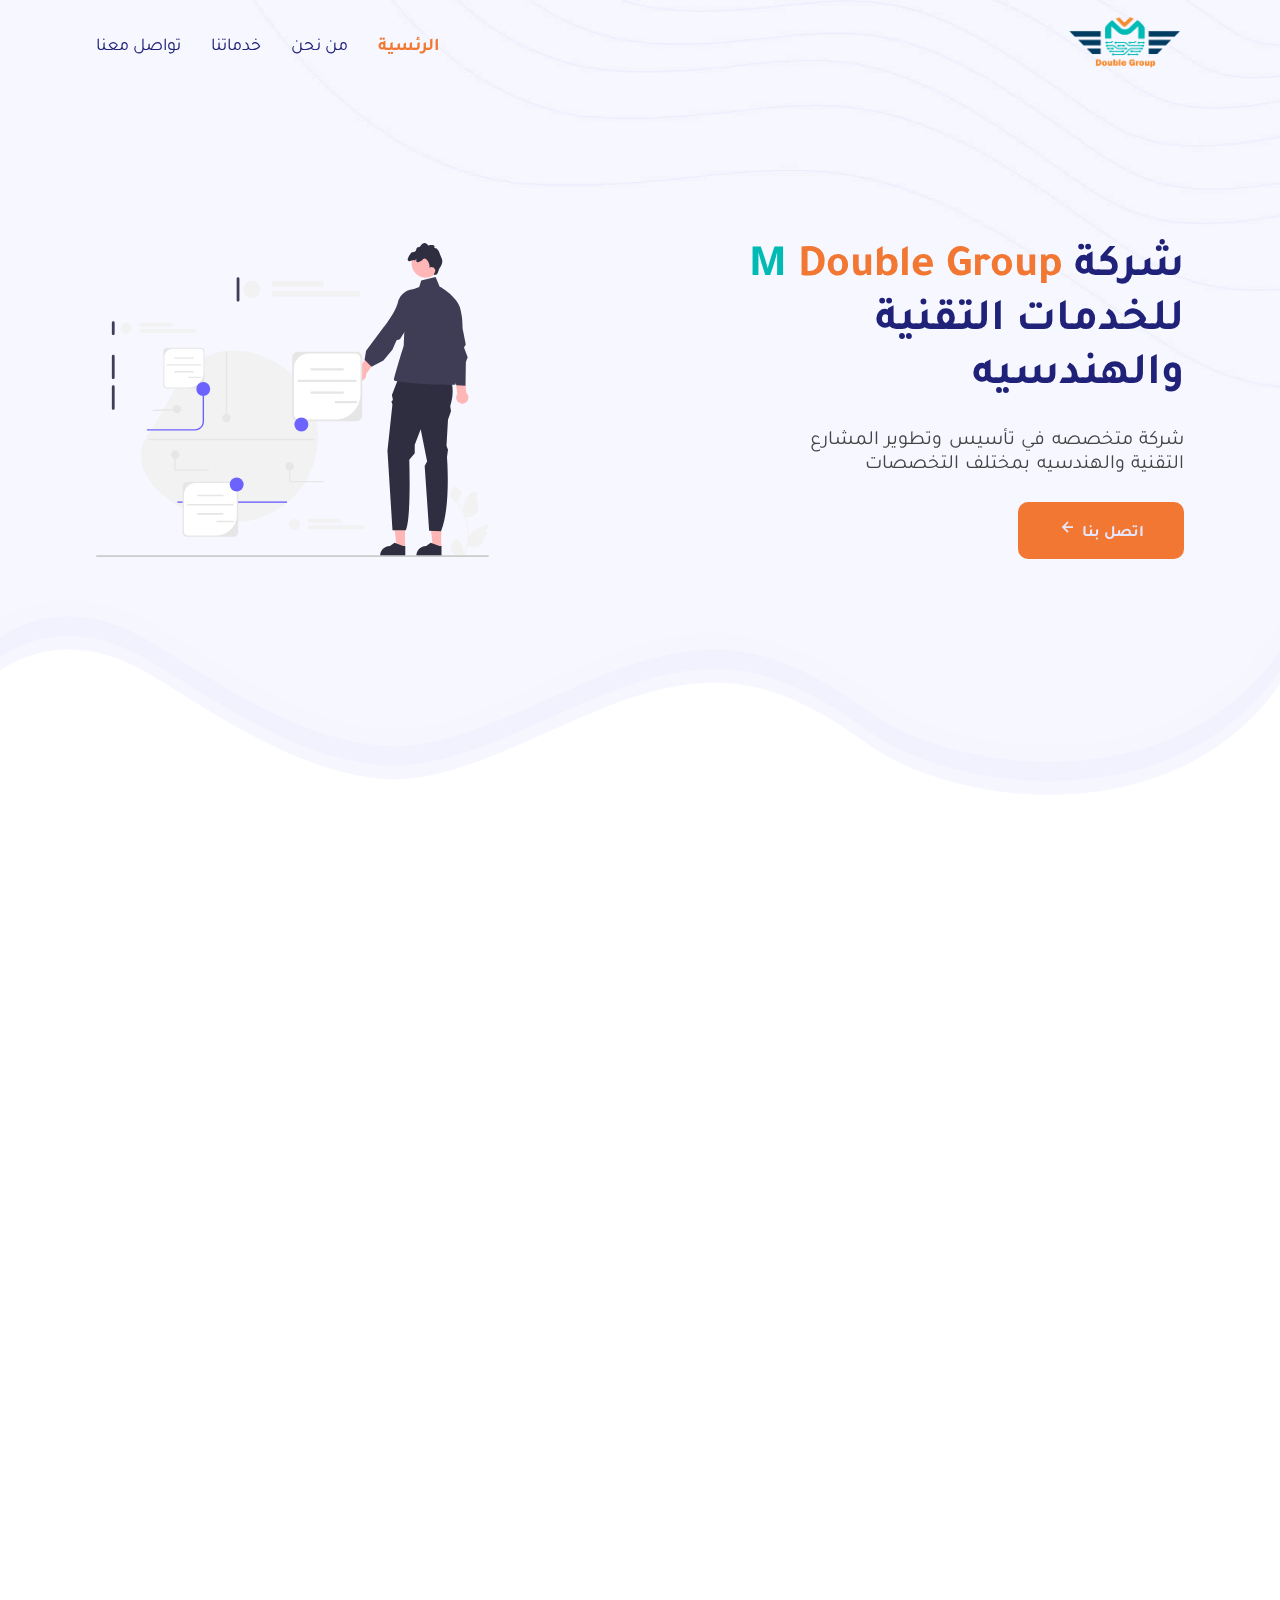
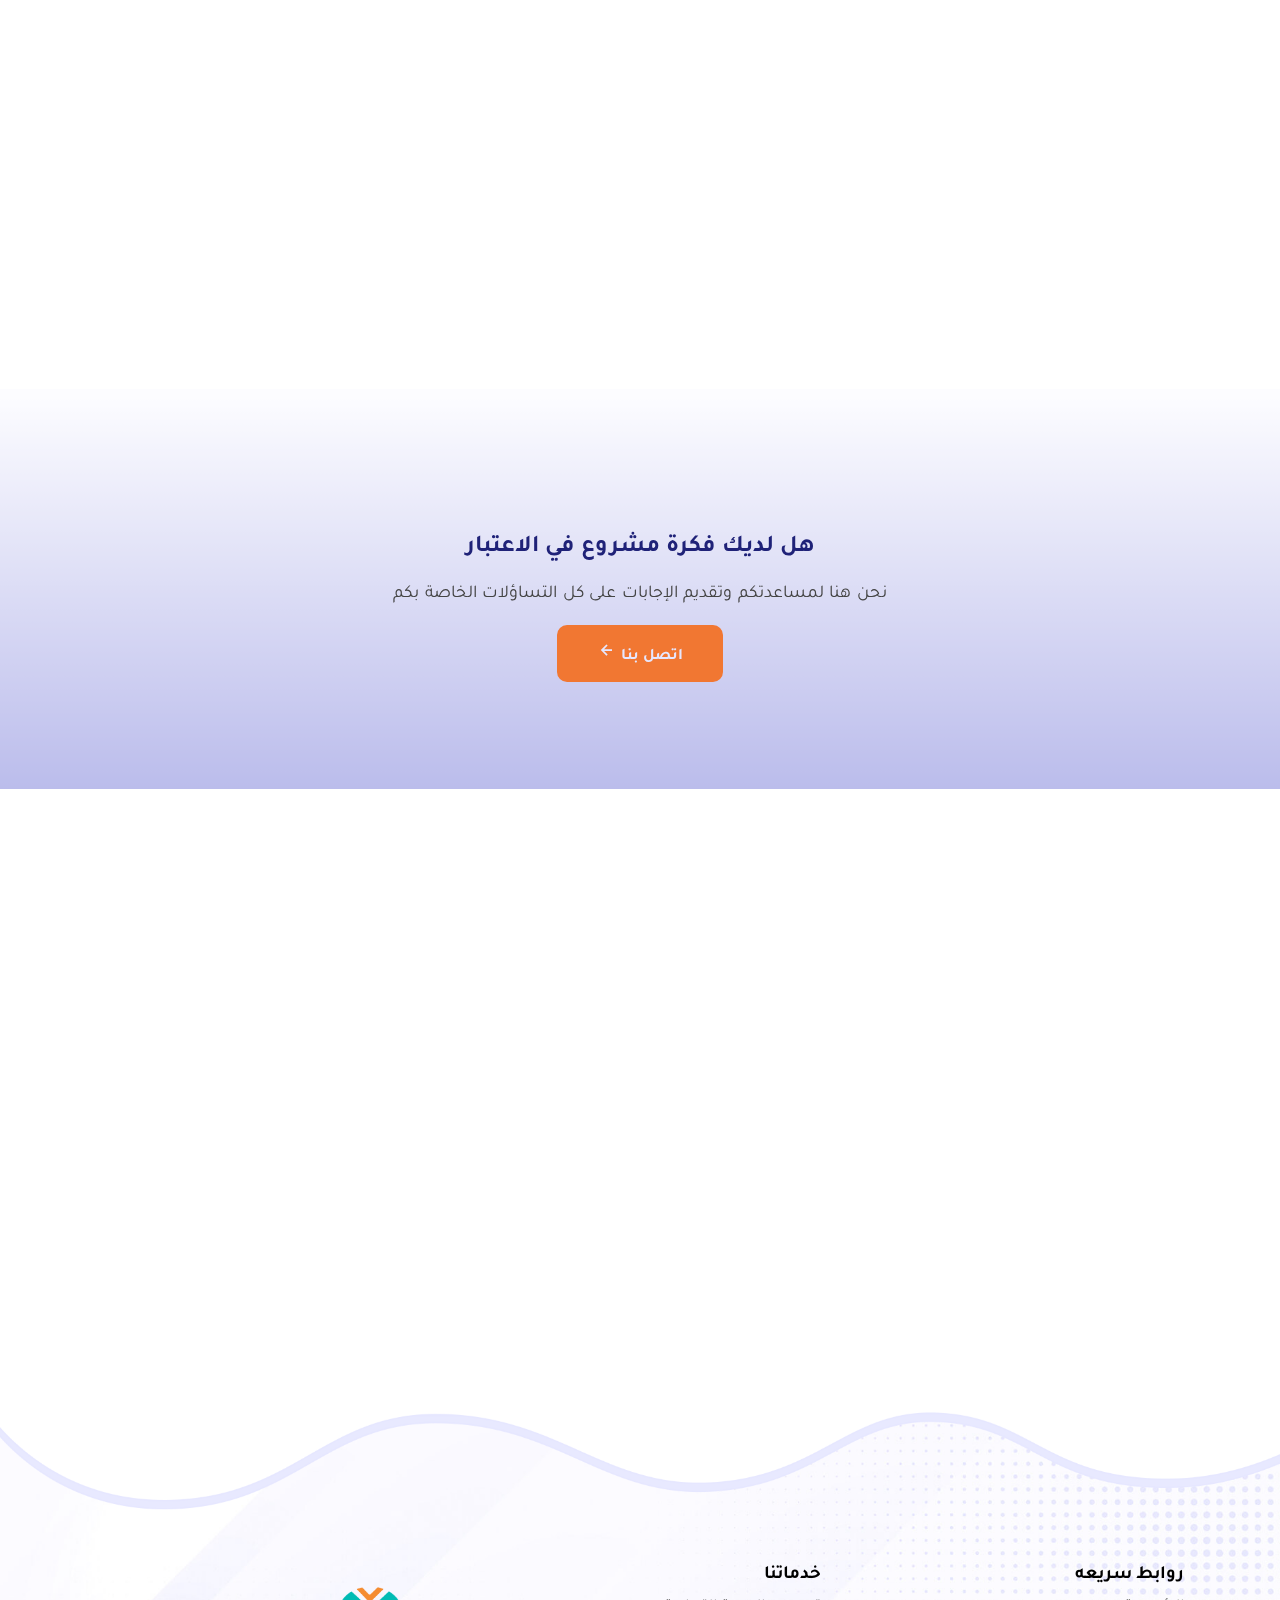
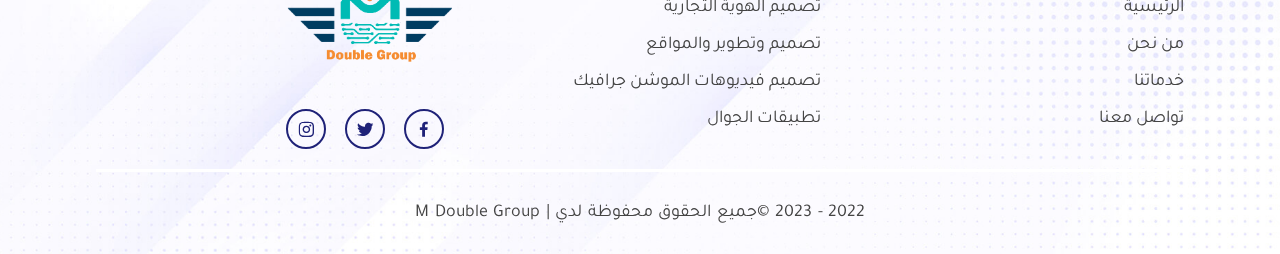
==== commit 9c425b9b: "update" ====
--- a/index.html
+++ b/index.html
@@ -44,10 +44,10 @@
                     </div>
                     <nav>
                         <ul class="header__navLinks">
-                            <li class="header__navLinks--item active">الرئسية</li>
-                            <li class="header__navLinks--item">من نحن</li>
-                            <li class="header__navLinks--item">خدماتنا</li>
-                            <li class="header__navLinks--item">تواصل معنا</li>
+                            <li class="header__navLinks--item active"><a href="index.html">الرئسية</a></li>
+                            <li class="header__navLinks--item"><a href="about.html">من نحن</a></li>
+                            <li class="header__navLinks--item"><a href="#">خدماتنا</a></li>
+                            <li class="header__navLinks--item"><a href="#">تواصل معنا</a></li>
                         </ul>
                     </nav>
                     <div class="header__menu">
@@ -314,11 +314,48 @@
         </section><!-- ./testimonal -->
 
 
-        <footer class="footer sec-padding" >
-            <div class="container">
-                <div class="row">
-
-                </div><!-- ./row -->
+        <footer class="footer">
+            <div class="container">
+                <div class="row justify-content-between align-items-center">
+                        
+                        <div class="footer__item">
+                            <h3 class="footer__item--title">روابط سريعه</h3>
+                            <ul>
+                                <li>الرئيسية</li>
+                                <li>من نحن</li>
+                                <li>خدماتنا</li>
+                                <li>تواصل معنا</li>
+                            </ul>
+                        </div>
+
+                        <div class="footer__item">
+                            <h3 class="footer__item--title">خدماتنا</h3>
+                            <ul>
+                                <li>تصميم الهوية التجارية</li>
+                                <li>تصميم وتطوير والمواقع</li>
+                                <li>تصميم فيديوهات الموشن جرافيك</li>
+                                <li>تطبيقات الجوال</li>
+                            </ul>
+                        </div>
+
+                        <div class="footer__item">
+                            <h3 class="footer__item--title"> 
+                                <img src="img/logo/logo(1).png" class="logo" alt="">
+                            </h3>
+                            <a href="#" class="footer__item--icon">
+                                <i class='bx bxl-facebook'></i>
+                            </a>
+                            <a href="#" class="footer__item--icon">
+                                <i class='bx bxl-twitter'></i>
+                            </a>
+                            <a href="#" class="footer__item--icon">
+                                <i class='bx bxl-instagram'></i>
+                            </a>
+                        </div>
+                </div><!-- ./row -->
+                <div class="copyRight">
+                    <p> 2022 - 2023 ©جميع الحقوق محفوظة لدي | M Double Group  </p>
+                </div><!-- ./vopyRight -->
             </div><!-- ./container -->
         </footer><!-- ./footer -->
 
--- a/css/main.css
+++ b/css/main.css
@@ -117,22 +117,9 @@
   }
 }
 
-.active {
+.active > a {
   color: #f17732 !important;
   font-weight: bold;
-  position: relative;
-}
-
-.active::after {
-  content: '';
-  position: absolute;
-  left: 0;
-  right: 0;
-  bottom: -10px;
-  height: 0.75rem;
-  background: url("../../../img/svg/line-1.svg") no-repeat;
-  background-position: center;
-  background-size: cover;
 }
 
 .special-title {
@@ -240,7 +227,7 @@
 .banner {
   width: 100%;
   height: 400px;
-  background: url("../../../img/bg-img/footer.d025f458.jpg") no-repeat;
+  background: url("../img/bg-img/footer.d025f458.jpg") no-repeat;
   background-position: center;
   background-size: cover;
   background-attachment: fixed;
@@ -274,41 +261,30 @@
   margin: 20px 0px;
 }
 
-.mainSection {
-  width: 100%;
-  height: 800px;
+.subMainSection {
+  width: 100%;
+  height: 450px;
   position: relative;
   z-index: 1;
-  background: url("../../../img/bg-img/main-bg.jpg") no-repeat;
+  background: url("../img/bg-img/footer.d025f458.jpg") no-repeat;
   background-position: center;
   background-size: cover;
 }
 
 @media only screen and (max-width: 757px) {
-  .mainSection {
-    height: 600px;
-  }
-}
-
-@media only screen and (max-width: 575px) {
-  .mainSection {
-    height: 100vh;
-  }
-  .mainSection .row, .mainSection .about__services, .mainSection .about__services--item > div, .mainSection .services__information--accordion__item--title, .mainSection .header__navLinks {
-    -webkit-box-align: start;
-        -ms-flex-align: start;
-            align-items: flex-start;
-  }
-}
-
-.mainSection::after {
+  .subMainSection {
+    height: 400px;
+  }
+}
+
+.subMainSection::after {
   content: '';
   width: 100%;
   height: 100%;
   position: absolute;
   left: 0;
   bottom: 0;
-  background: url("../../../img/bg-img/shape.png") no-repeat;
+  background: url("/img/bg-img/subMainSection-wav.png") no-repeat;
   background-position: center;
   background-size: cover;
   background-position: 0 100%;
@@ -316,8 +292,82 @@
   z-index: -1;
 }
 
+.subMainSection__title .title {
+  margin-bottom: 25px;
+  text-align: center;
+}
+
+.subMainSection__title .links {
+  background-color: #1F2278;
+  color: #E6E7FF;
+  padding: 10px;
+  border-radius: 5px;
+  font-size: 18px;
+  -webkit-column-gap: 10px;
+          column-gap: 10px;
+}
+
+.subMainSection__title .links a {
+  all: inherit;
+  display: inline-block;
+  cursor: pointer;
+}
+
+.subMainSection__title .links .active-page {
+  color: #f17732;
+  font-weight: bold;
+}
+
+.mainSection {
+  width: 100%;
+  height: 800px;
+  position: relative;
+  z-index: 1;
+  background: url("../img/bg-img/main-bg.jpg") no-repeat;
+  background-position: center;
+  background-size: cover;
+}
+
+@media only screen and (max-width: 757px) {
+  .mainSection {
+    height: 600px;
+  }
+}
+
+@media only screen and (max-width: 575px) {
+  .mainSection {
+    height: 100vh;
+  }
+  .mainSection .row, .mainSection .about__services, .mainSection .about__services--item > div, .mainSection .services__information--accordion__item--title, .mainSection .header__navLinks {
+    -webkit-box-align: start;
+        -ms-flex-align: start;
+            align-items: flex-start;
+  }
+}
+
+.mainSection::after {
+  content: '';
+  width: 100%;
+  height: 100%;
+  position: absolute;
+  left: 0;
+  bottom: 0;
+  background: url("../img/bg-img/shape.png") no-repeat;
+  background-position: center;
+  background-size: cover;
+  background-position: 0 100%;
+  background-size: 100%;
+  z-index: -1;
+}
+
 .mainSection__info {
   padding-left: 20px;
+}
+
+@media only screen and (max-width: 757px) {
+  .mainSection__info {
+    margin-top: 100px;
+  }
 }
 
 @media only screen and (max-width: 575px) {
@@ -423,13 +473,20 @@
 
 .mainSection__img img {
   display: block;
-  max-width: 80%;
+  max-width: 75%;
   margin-right: auto;
 }
 
 @media only screen and (max-width: 757px) {
   .mainSection__img img {
+    display: none;
+  }
+}
+
+@media only screen and (max-width: 575px) {
+  .mainSection__img img {
     margin: auto;
+    display: block;
   }
 }
 
@@ -772,6 +829,10 @@
   height: fit-content;
   margin-top: 20px;
   padding-bottom: 50px;
+  border: 2px solid #f17732;
+  border-radius: 30px 0 30px 30px;
+  -webkit-box-shadow: 0 0 20px rgba(0, 0, 0, 0.2);
+          box-shadow: 0 0 20px rgba(0, 0, 0, 0.2);
 }
 
 .testimonial__client .swiper .swiper-slide {
@@ -844,6 +905,10 @@
   transition: padding 300ms ease-in-out;
 }
 
+.header.defaultActive {
+  background-color: #fff;
+}
+
 .header__logo {
   width: 120px;
   cursor: pointer;
@@ -857,10 +922,12 @@
 }
 
 .header__navLinks {
+  -ms-flex-wrap: nowrap;
+      flex-wrap: nowrap;
   -webkit-column-gap: 30px;
           column-gap: 30px;
-  -webkit-transition: 300ms ease-in-out;
-  transition: 300ms ease-in-out;
+  -webkit-transition: height ,padding 300ms ease-in-out;
+  transition: height ,padding 300ms ease-in-out;
 }
 
 @media only screen and (max-width: 575px) {
@@ -873,7 +940,7 @@
     top: 93px;
     left: 0;
     width: 100%;
-    background-color: #F7F7FF;
+    background-color: #fff;
     -webkit-column-gap: 0px;
             column-gap: 0px;
     row-gap: 30px;
@@ -889,7 +956,7 @@
   }
 }
 
-.header__navLinks--item {
+.header__navLinks--item a {
   font-size: 18px;
   width: -webkit-fit-content;
   width: -moz-fit-content;
@@ -901,7 +968,7 @@
   transition: color 200ms ease-in-out;
 }
 
-.header__navLinks--item:hover {
+.header__navLinks--item a:hover {
   color: #f17732;
 }
 
@@ -925,12 +992,18 @@
 
 .footer {
   width: 100%;
-  height: 500px;
+  padding-top: 150px;
   position: relative;
   z-index: 1;
-  background: url("../../../img/bg-img/footer.d025f458.jpg") no-repeat;
+  background: url("../img/bg-img/footer.d025f458.jpg") no-repeat;
   background-position: center;
   background-size: cover;
+}
+
+@media only screen and (max-width: 757px) {
+  .footer {
+    padding-top: 100px;
+  }
 }
 
 .footer::after {
@@ -940,11 +1013,102 @@
   left: 0;
   width: 100%;
   height: 100%;
-  background: url("../../../img/bg-img/footer-wav.png") no-repeat;
+  background: url("../img/bg-img/footer-wav.png") no-repeat;
   background-position: center;
   background-size: cover;
   background-size: 100%;
   z-index: -1;
   background-position: 0 0;
 }
+
+.footer__item {
+  width: calc(100% / 3);
+  margin-bottom: 20px;
+  -ms-flex-negative: 0;
+      flex-shrink: 0;
+}
+
+@media only screen and (max-width: 757px) {
+  .footer__item {
+    width: calc(100% / 2);
+  }
+}
+
+@media only screen and (max-width: 575px) {
+  .footer__item {
+    width: calc(100% / 1);
+  }
+}
+
+.footer__item li {
+  margin-bottom: 15px;
+  font-size: 18px;
+  color: #444444;
+  -webkit-transition: 200ms ease-in-out;
+  transition: 200ms ease-in-out;
+  cursor: pointer;
+}
+
+.footer__item li:hover {
+  color: #f17732;
+}
+
+.footer__item--title {
+  margin-bottom: 10px;
+  font-weight: bold;
+}
+
+.footer__item--title .logo {
+  width: 180px;
+}
+
+.footer__item--icon {
+  width: 40px;
+  height: 40px;
+  border-radius: 20px;
+  display: -webkit-inline-box;
+  display: -ms-inline-flexbox;
+  display: inline-flex;
+  -webkit-box-pack: center;
+      -ms-flex-pack: center;
+          justify-content: center;
+  -webkit-box-align: center;
+      -ms-flex-align: center;
+          align-items: center;
+  border: 2px solid #1F2278;
+  margin-right: 15px;
+  font-size: 20px;
+  font-weight: bold;
+  color: #1F2278;
+  -webkit-transition: 300ms ease-in-out;
+  transition: 300ms ease-in-out;
+}
+
+.footer__item--icon:hover {
+  -webkit-transform: scale(1.2);
+          transform: scale(1.2);
+  border-color: #F7F7FF;
+}
+
+.footer__item--icon:first-of-type:hover {
+  color: blue;
+  background-color: #fff;
+}
+
+.footer__item--icon:nth-of-type(2):hover {
+  color: #fff;
+  background-color: deepskyblue;
+}
+
+.footer__item--icon:nth-of-type(3):hover {
+  color: #fff;
+  background: linear-gradient(45deg, #f09433 0%, #e6683c 25%, #dc2743 50%, #cc2366 75%, #bc1888 100%);
+}
+
+.footer .copyRight {
+  padding: 30px 0px;
+  background-color: transparent;
+  border-top: 3px solid #fff;
+  text-align: center;
+}
 /*# sourceMappingURL=main.css.map */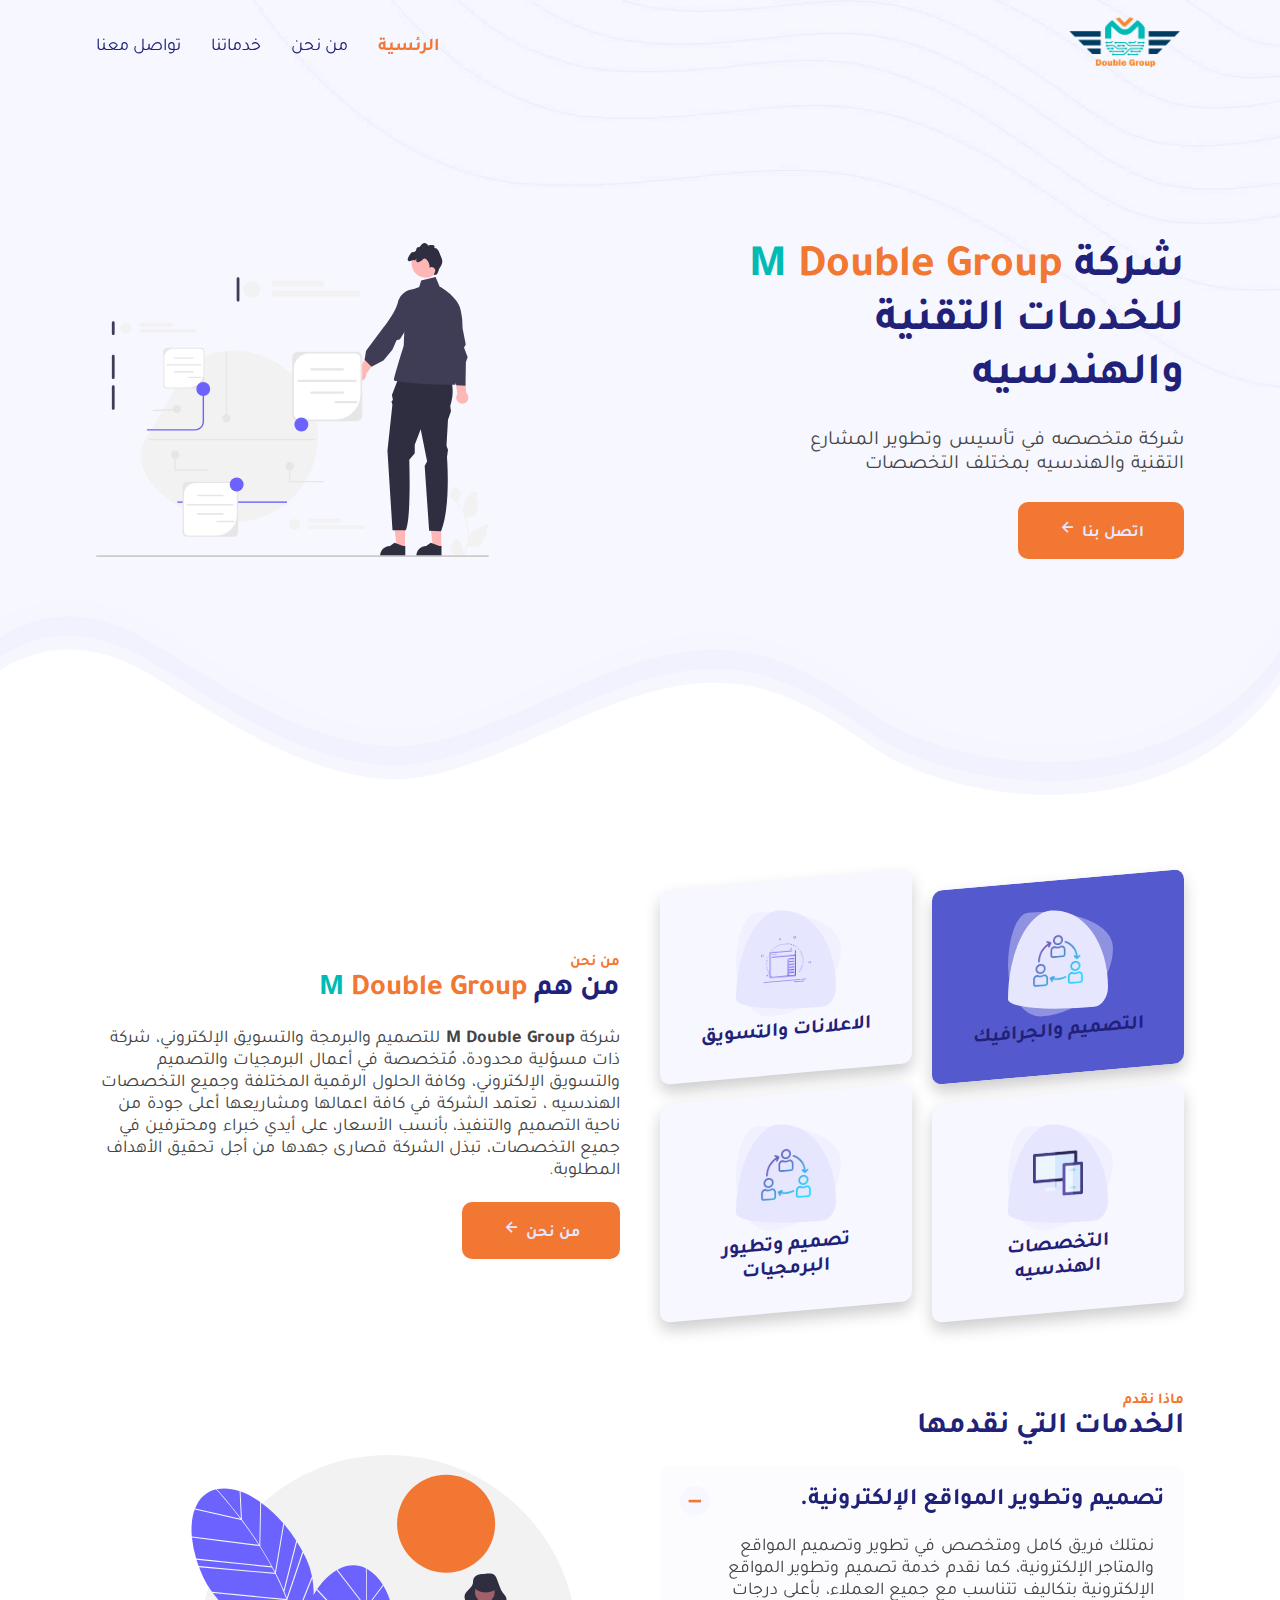
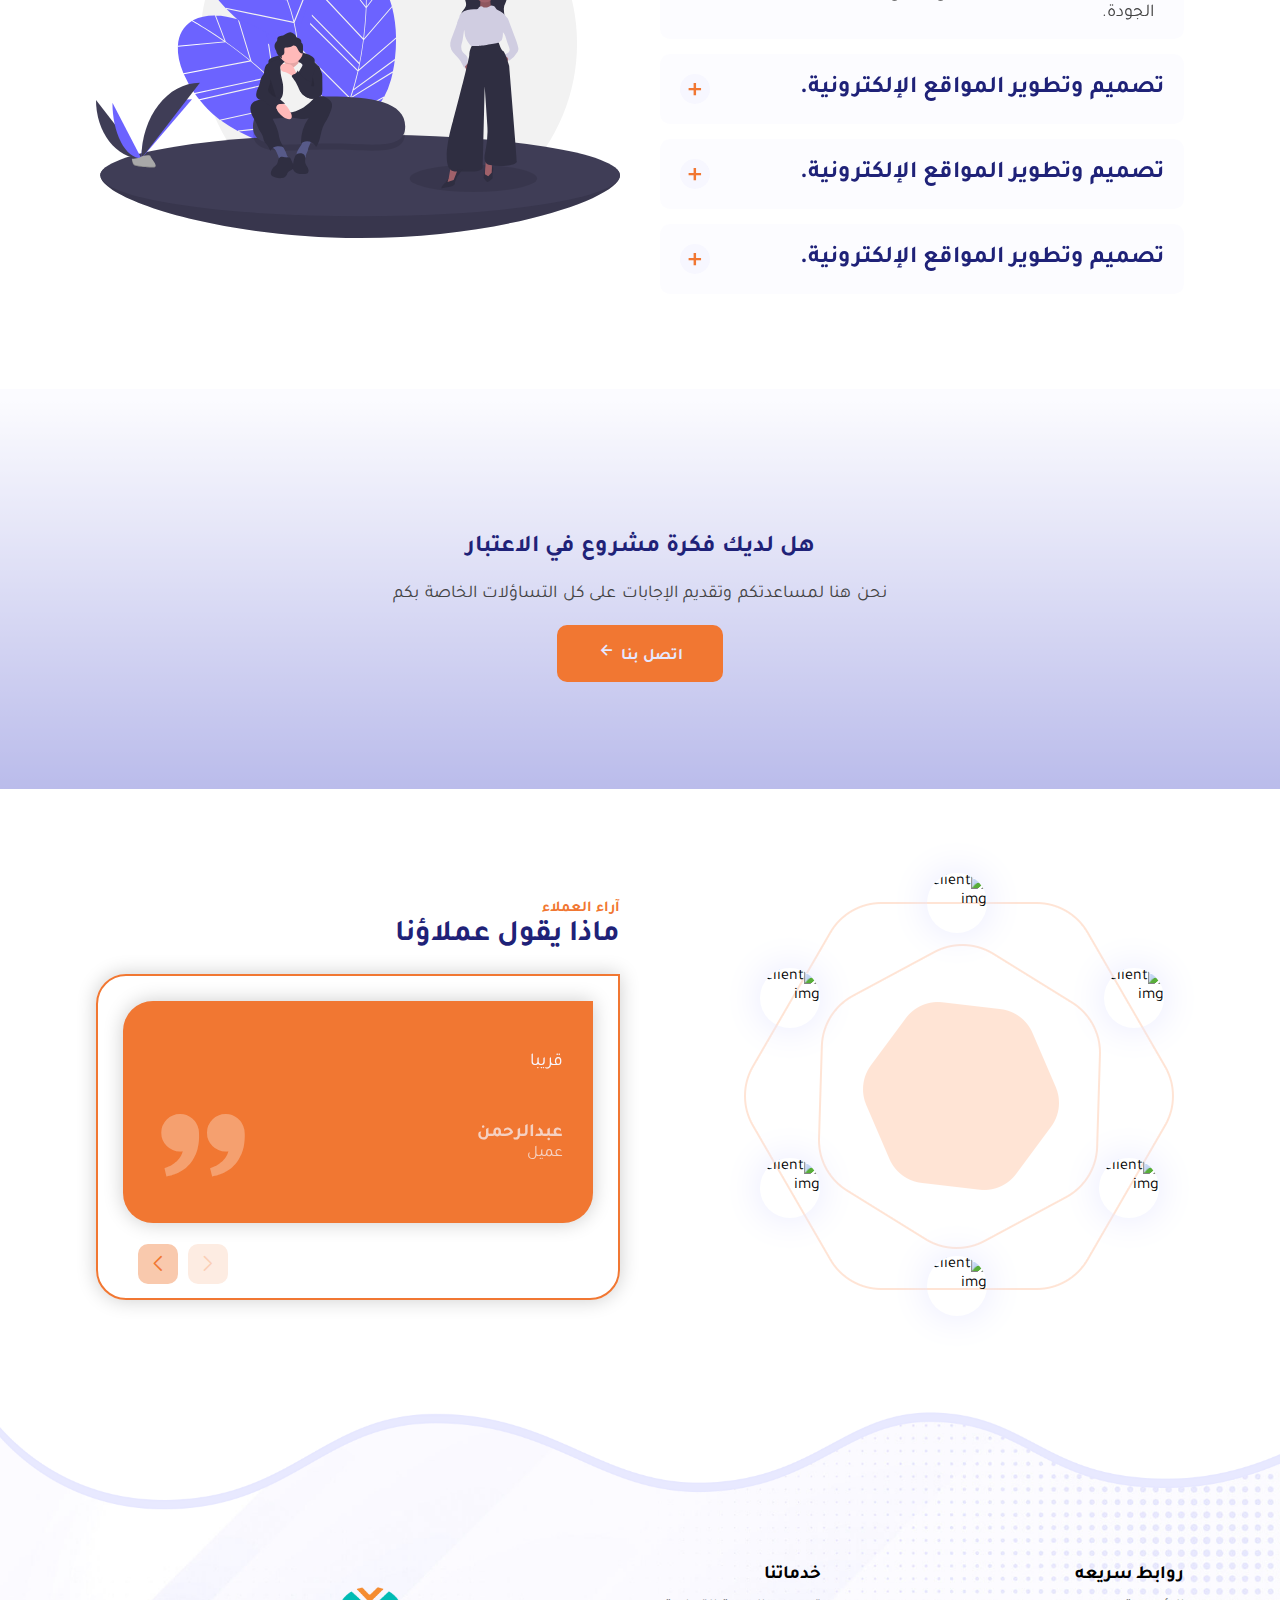
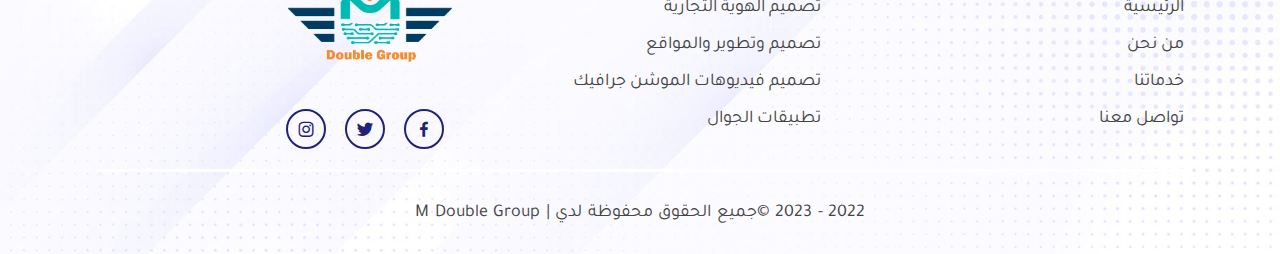
==== commit 22fde86e: "Update index.html" ====
--- a/index.html
+++ b/index.html
@@ -24,7 +24,7 @@
             rel="stylesheet"
             href="https://cdn.jsdelivr.net/npm/swiper/swiper-bundle.min.css"
            />
-          <link rel="stylesheet" href="css/aos.css">
+<!--           <link rel="stylesheet" href="css/aos.css"> -->
           <link rel="shortcut icon" type="image/x-icon" href="img/logo/logo(1).png" />
           <!-- box icons  -->
           <link rel="stylesheet"
@@ -45,7 +45,7 @@
                     <nav>
                         <ul class="header__navLinks">
                             <li class="header__navLinks--item active"><a href="index.html">الرئسية</a></li>
-                            <li class="header__navLinks--item"><a href="about.html">من نحن</a></li>
+                            <li class="header__navLinks--item"><a href="#">من نحن</a></li>
                             <li class="header__navLinks--item"><a href="#">خدماتنا</a></li>
                             <li class="header__navLinks--item"><a href="#">تواصل معنا</a></li>
                         </ul>
@@ -366,4 +366,4 @@
          <script src="js/aos.js"></script> 
         <script src="js/script.js"></script>
     </body>
-</html>+</html>
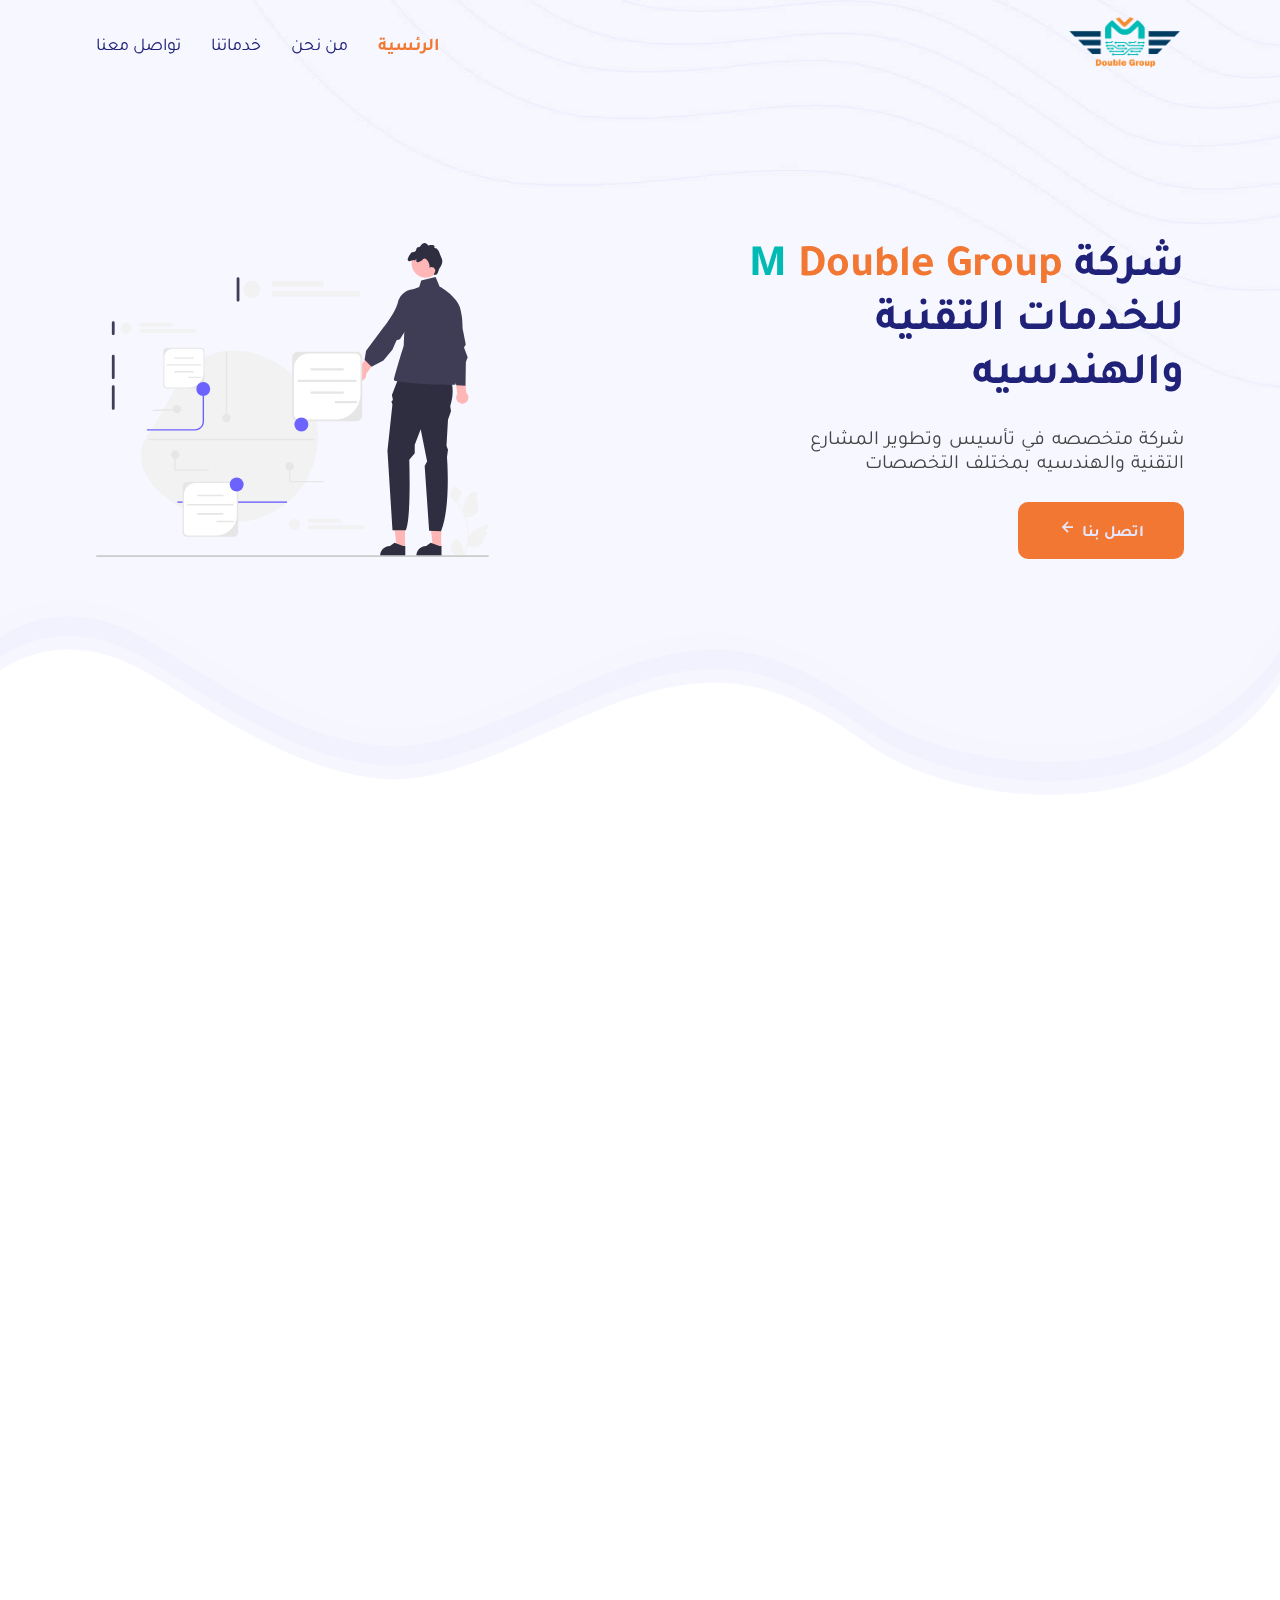
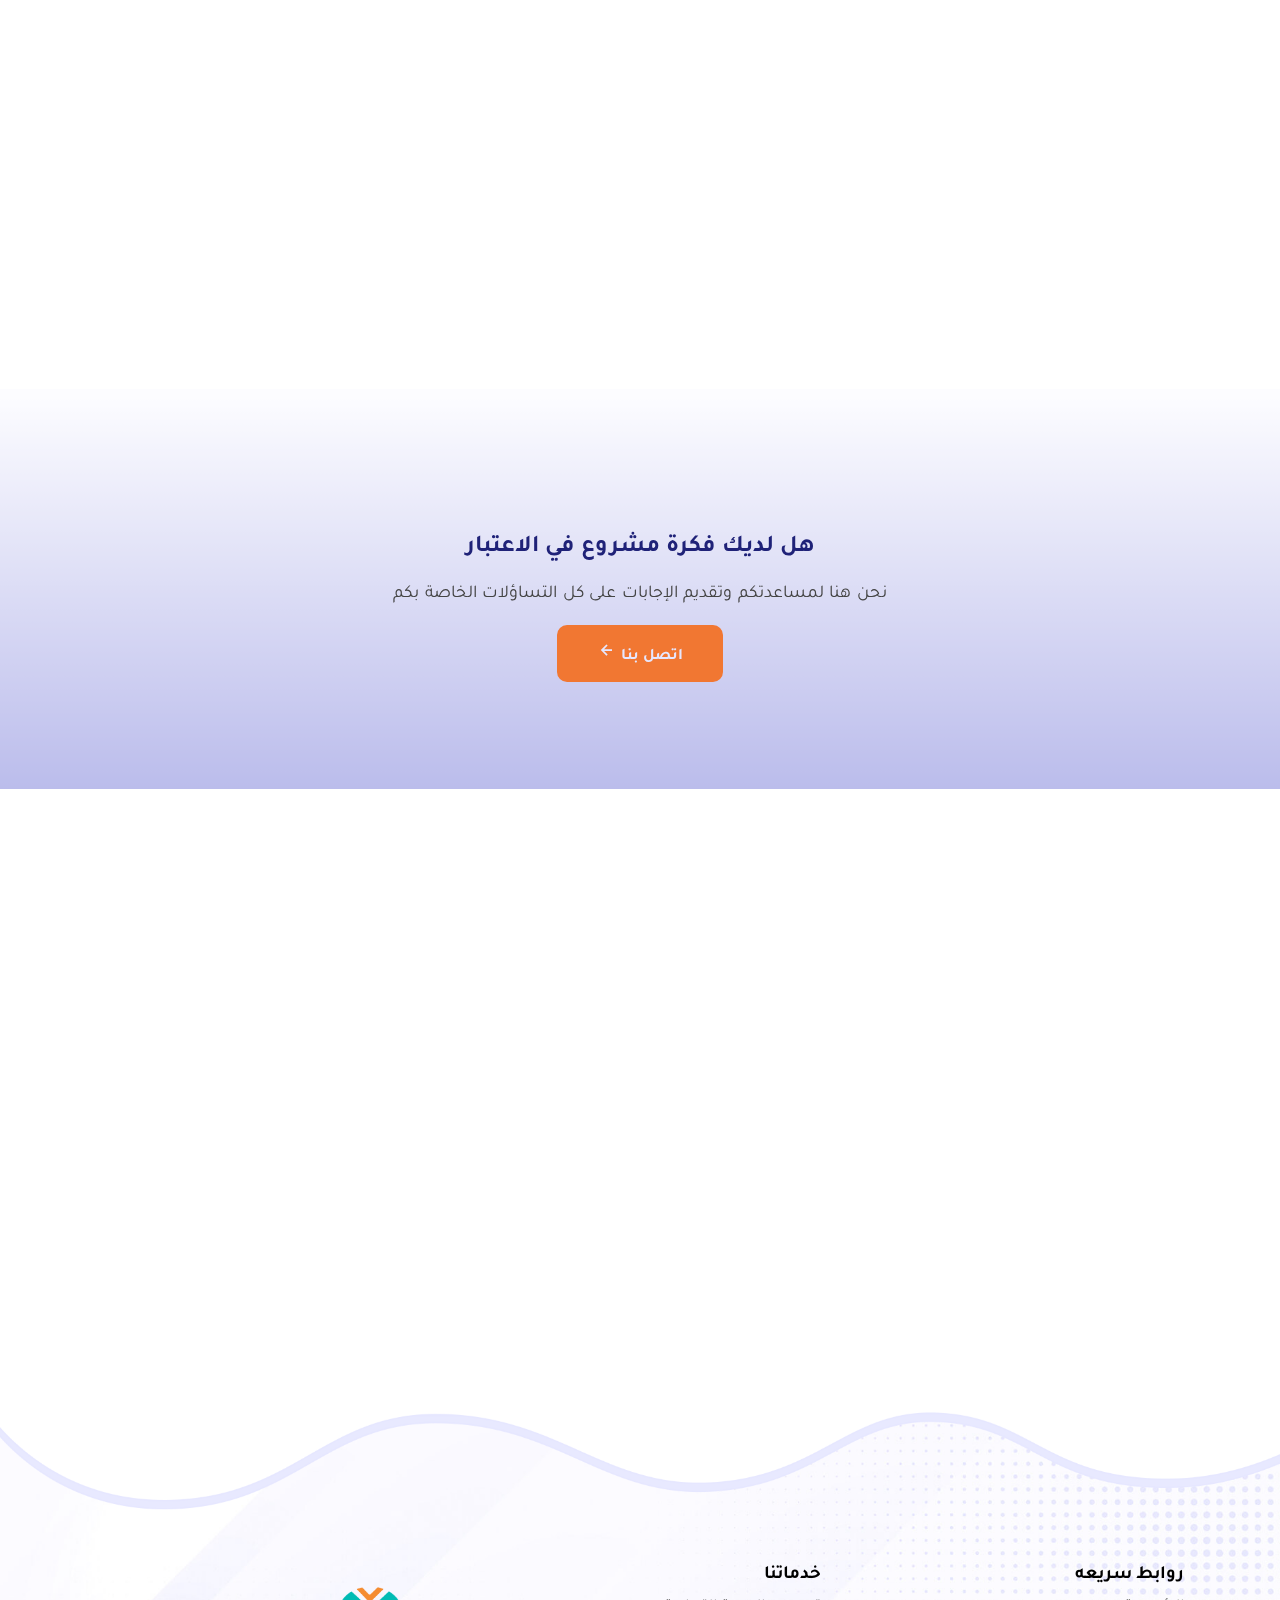
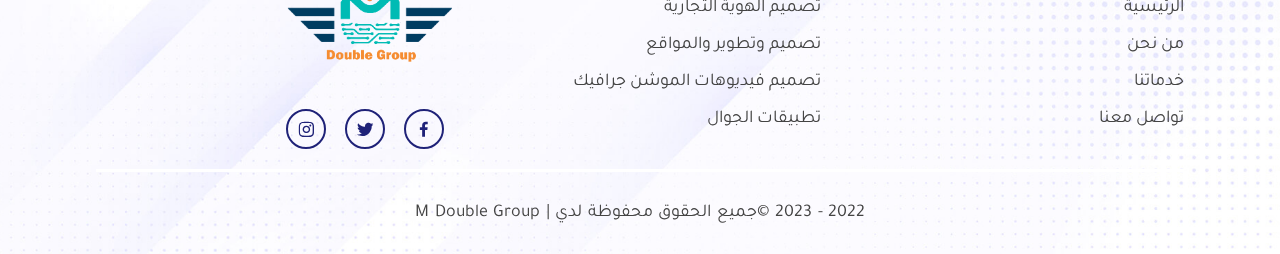
==== commit 7269b811: "Update index.html" ====
--- a/index.html
+++ b/index.html
@@ -24,7 +24,7 @@
             rel="stylesheet"
             href="https://cdn.jsdelivr.net/npm/swiper/swiper-bundle.min.css"
            />
-<!--           <link rel="stylesheet" href="css/aos.css"> -->
+          <link rel="stylesheet" href="css/aos.css">
           <link rel="shortcut icon" type="image/x-icon" href="img/logo/logo(1).png" />
           <!-- box icons  -->
           <link rel="stylesheet"
